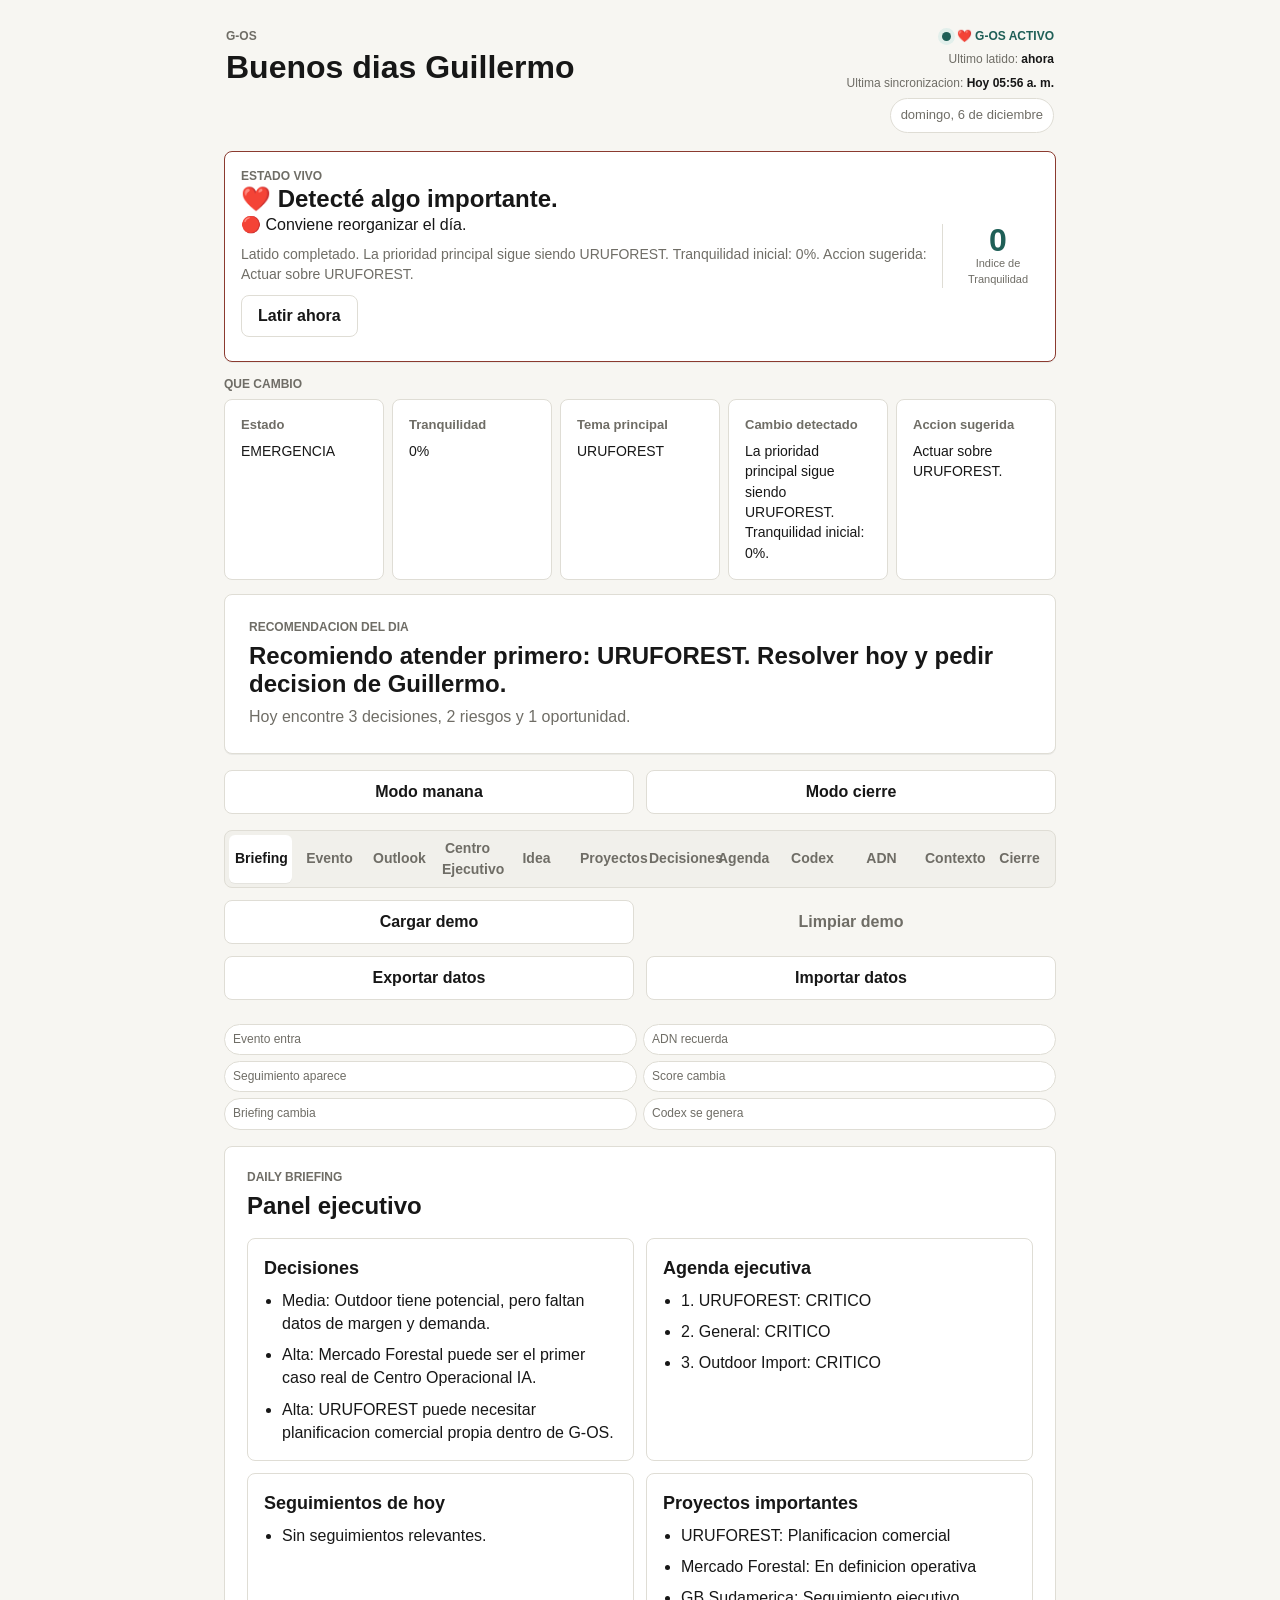
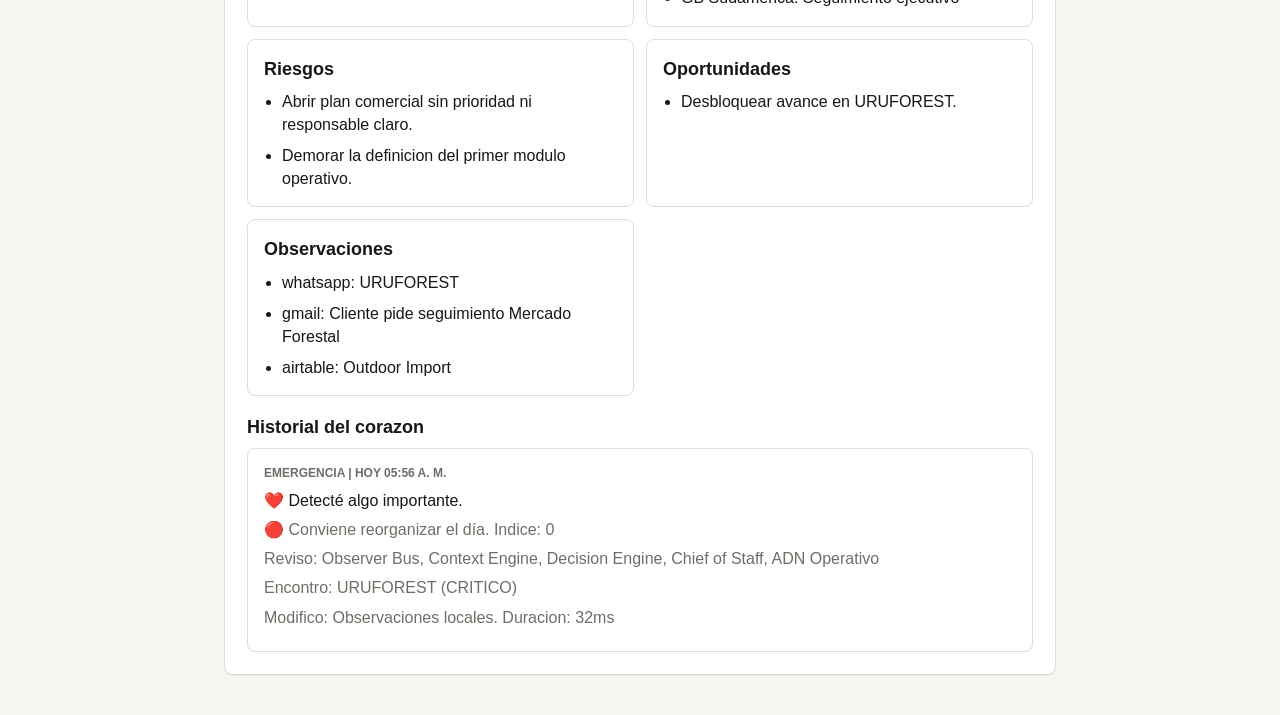
==== app/index.html @ 6ab5cec6 "Misión 027 - Centro Ejecutivo v0.1 - Nueva vista Centro Ejecutivo. - Agrupa decisiones, riesgos, opo" ====
<!doctype html>
<html lang="es">
  <head>
    <meta charset="utf-8">
    <meta name="viewport" content="width=device-width, initial-scale=1">
    <meta name="theme-color" content="#1f5f57">
    <meta name="description" content="G-OS v0.1: sistema operativo ejecutivo de Guillermo Weinstein.">
    <meta name="apple-mobile-web-app-capable" content="yes">
    <meta name="apple-mobile-web-app-title" content="G-OS">
    <meta name="apple-mobile-web-app-status-bar-style" content="default">
    <title>G-OS v0.1</title>
    <link rel="manifest" href="./manifest.json">
    <link rel="icon" href="./favicon.svg" type="image/svg+xml">
    <link rel="apple-touch-icon" href="./icon-192.png">
    <link rel="stylesheet" href="./styles.css">
  </head>
  <body>
    <main class="app-shell">
      <header class="topbar">
        <div>
          <p class="eyebrow">G-OS</p>
          <h1>Buenos dias Guillermo</h1>
        </div>
        <div class="system-status">
          <div class="active-indicator heart-indicator"><span aria-hidden="true"></span><strong id="heartStateLabel">❤️ G-OS ACTIVO</strong></div>
          <div class="sync-label">Ultimo latido: <strong id="heartBeatLabel">sin latidos</strong></div>
          <div class="sync-label">Ultima sincronizacion: <strong id="lastSyncLabel">Hoy</strong></div>
          <div class="date-pill" id="todayLabel">Hoy</div>
        </div>
      </header>

      <section class="heart-panel" aria-label="Latido G-OS">
        <div>
          <p class="section-label">Estado vivo</p>
          <h2 id="heartMessage">❤️ Todo bajo control.</h2>
          <p id="tranquilityLabel">🟢 Todo bajo control.</p>
          <p class="heart-summary" id="heartSummary">Latido listo.</p>
          <button class="secondary-button compact" type="button" id="beatNow">Latir ahora</button>
          <p class="status-note" id="beatStatus"></p>
        </div>
        <div class="tranquility-score">
          <span id="tranquilityScore">100</span>
          <small>Indice de Tranquilidad</small>
        </div>
      </section>

      <section class="heart-change" aria-label="Que cambio">
        <p class="section-label">Que cambio</p>
        <div class="brief-grid" id="heartChangeGrid"></div>
      </section>

      <section class="hero-brief">
        <p class="section-label">Recomendacion del dia</p>
        <h2 id="dailyRecommendation">Elegir un foco ejecutivo antes de abrir nuevos frentes.</h2>
        <p id="dailyQuestion">La unica pregunta importante: que decision desbloquea mas valor hoy?</p>
      </section>

      <section class="mode-switch" aria-label="Modo de uso">
        <button class="secondary-button compact active-mode" type="button" id="morningMode">Modo manana</button>
        <button class="secondary-button compact" type="button" id="closeMode">Modo cierre</button>
      </section>

      <nav class="module-nav" aria-label="Modulos de G-OS">
        <button class="nav-button active" type="button" data-target="briefing">Briefing</button>
        <button class="nav-button" type="button" data-target="liveInput">Evento</button>
        <button class="nav-button" type="button" data-target="outlook">Outlook</button>
        <button class="nav-button" type="button" data-target="executiveCenter">Centro Ejecutivo</button>
        <button class="nav-button" type="button" data-target="idea">Idea</button>
        <button class="nav-button" type="button" data-target="projects">Proyectos</button>
        <button class="nav-button" type="button" data-target="decisions">Decisiones</button>
        <button class="nav-button" type="button" data-target="executiveAgenda">Agenda</button>
        <button class="nav-button" type="button" data-target="codex">Codex</button>
        <button class="nav-button" type="button" data-target="operationalDna">ADN</button>
        <button class="nav-button" type="button" data-target="context">Contexto</button>
        <button class="nav-button" type="button" data-target="closeDay">Cierre</button>
      </nav>

      <section class="data-tools" aria-label="Datos locales">
        <button class="secondary-button compact" type="button" id="loadDemo">Cargar demo</button>
        <button class="ghost-button compact" type="button" id="clearDemo">Limpiar demo</button>
        <button class="secondary-button compact" type="button" id="exportData">Exportar datos</button>
        <button class="secondary-button compact" type="button" id="importData">Importar datos</button>
        <input id="importFile" type="file" accept="application/json,.json" hidden>
        <p class="status-note" id="dataStatus"></p>
        <div class="qa-checklist" id="qaChecklist" aria-label="Checklist QA">
          <span>Evento entra</span>
          <span>ADN recuerda</span>
          <span>Seguimiento aparece</span>
          <span>Score cambia</span>
          <span>Briefing cambia</span>
          <span>Codex se genera</span>
        </div>
      </section>

      <section class="module-panel active" id="briefing" aria-labelledby="briefingTitle">
        <div class="panel-heading">
          <p class="section-label">Daily Briefing</p>
          <h2 id="briefingTitle">Panel ejecutivo</h2>
        </div>
        <div class="brief-grid" id="briefingGrid"></div>
        <div class="heart-history">
          <h3>Historial del corazon</h3>
          <div class="list-stack" id="heartHistoryList"></div>
        </div>
      </section>

      <section class="module-panel" id="liveInput" aria-labelledby="liveInputTitle">
        <div class="panel-heading">
          <p class="section-label">Nuevo Evento</p>
          <h2 id="liveInputTitle">Pegar informacion real</h2>
        </div>
        <label class="input-label" for="liveType">Tipo</label>
        <select id="liveType" class="status-select">
          <option value="correo">Correo</option>
          <option value="nota">Nota</option>
          <option value="conversacion">Conversacion</option>
          <option value="documento">Documento</option>
          <option value="idea">Idea</option>
          <option value="whatsapp">Mensaje de WhatsApp</option>
        </select>
        <label class="input-label" for="liveTitle">Titulo</label>
        <input id="liveTitle" class="text-input" type="text" placeholder="Ej: Correo de Master Florestal">
        <label class="input-label" for="liveText">Texto</label>
        <textarea id="liveText" rows="7" placeholder="Pegar aca el correo, nota, mensaje o conversacion."></textarea>
        <button class="primary-button" type="button" id="processLiveEvent">Procesar evento</button>
        <div class="live-result" id="liveResult"></div>
      </section>

      <section class="module-panel" id="outlook" aria-labelledby="outlookTitle">
        <div class="panel-heading">
          <p class="section-label">Outlook Observer</p>
          <h2 id="outlookTitle">Correo real</h2>
          <p class="status-note" id="outlookStatus">Outlook desconectado.</p>
        </div>
        <label class="input-label" for="outlookClientId">Application / Client ID</label>
        <input id="outlookClientId" class="text-input" type="text" placeholder="Pegar Client ID de Microsoft Entra">
        <label class="input-label" for="outlookTenantId">Tenant ID</label>
        <input id="outlookTenantId" class="text-input" type="text" placeholder="organizations o Tenant ID">
        <label class="input-label" for="outlookRedirectUri">Redirect URI</label>
        <input id="outlookRedirectUri" class="text-input" type="text">
        <div class="button-row two-actions">
          <button class="secondary-button compact" type="button" id="saveOutlookConfig">Guardar config</button>
          <button class="primary-button compact" type="button" id="connectOutlook">Conectar Outlook</button>
          <button class="secondary-button compact" type="button" id="readOutlookEmails">Leer ultimos correos</button>
          <button class="ghost-button compact" type="button" id="disconnectOutlook">Desconectar</button>
        </div>
        <div class="live-result" id="outlookResult"></div>
        <div class="row-card cognitive-mail-card">
          <p class="section-label">Cognitive Mail Engine</p>
          <h3>Conocimiento detectado</h3>
          <p id="cognitiveMailSummary" class="status-note">Sin correos cognitivos procesados todavia.</p>
          <div class="brief-grid" id="cognitiveMailGrid"></div>
        </div>

        <div class="row-card desktop-observer-card">
          <p class="section-label">Outlook Desktop Observer</p>
          <h3>Observer nativo Windows</h3>
          <div class="observer-status-grid">
            <p><strong>Estado:</strong> <span id="desktopObserverStatus">Esperando</span></p>
            <p><strong>Ultima revision:</strong> <span id="desktopObserverLastReview">Sin revisar</span></p>
            <p><strong>Ultimo correo:</strong> <span id="desktopObserverLastEmail">Sin correos detectados</span></p>
            <p><strong>Procesados:</strong> <span id="desktopObserverCount">0</span></p>
          </div>
          <label class="input-label" for="desktopObserverInterval">Intervalo de lectura local</label>
          <input id="desktopObserverInterval" class="text-input" type="number" min="5" max="300" value="30">
          <div class="button-row two-actions">
            <button class="primary-button compact" type="button" id="startDesktopObserver">Iniciar Observer</button>
            <button class="ghost-button compact" type="button" id="stopDesktopObserver">Detener Observer</button>
          </div>
          <p class="status-note" id="desktopObserverNote">Para observar Outlook Desktop, ejecutar tambien desktop_observers/START_OUTLOOK_DESKTOP_OBSERVER.cmd.</p>
          <div class="live-result" id="desktopObserverResult"></div>
        </div>
      </section>

      <section class="module-panel" id="executiveCenter" aria-labelledby="executiveCenterTitle">
        <div class="panel-heading">
          <p class="section-label">Centro Ejecutivo</p>
          <h2 id="executiveCenterTitle">Decidir sin leer correos</h2>
          <p class="status-note" id="executiveCenterSummary">Sin conocimiento ejecutivo procesado todavia.</p>
        </div>
        <div class="executive-snapshot" id="executiveSnapshot"></div>
        <div class="brief-grid executive-kpis" id="executiveKpis"></div>
        <div class="list-stack" id="executiveDecisionCenterList"></div>
      </section>

      <section class="module-panel" id="idea" aria-labelledby="ideaTitle">
        <div class="panel-heading">
          <p class="section-label">Nueva Idea</p>
          <h2 id="ideaTitle">Capturar rapido</h2>
        </div>
        <button class="idea-trigger" type="button" id="focusIdea">Nueva idea</button>
        <label class="input-label" for="ideaInput">Idea rapida</label>
        <textarea id="ideaInput" rows="4" placeholder="Escribi la idea en bruto. Despues se clasifica."></textarea>
        <label class="input-label" for="ideaStatus">Estado</label>
        <select id="ideaStatus" class="status-select">
          <option value="Nueva">Nueva</option>
          <option value="Incubadora">Incubadora</option>
          <option value="Proyecto">Proyecto</option>
        </select>
        <button class="primary-button" type="button" id="saveIdea">Guardar idea</button>
        <h3 class="subheading">Ultimas ideas</h3>
        <div class="saved-list" id="ideasList"></div>
      </section>

      <section class="module-panel" id="projects" aria-labelledby="projectsTitle">
        <div class="panel-heading">
          <p class="section-label">Proyectos</p>
          <h2 id="projectsTitle">Estado ejecutivo</h2>
        </div>
        <div class="list-stack" id="projectsList"></div>
      </section>

      <section class="module-panel" id="decisions" aria-labelledby="decisionsTitle">
        <div class="panel-heading">
          <p class="section-label">Decisiones</p>
          <h2 id="decisionsTitle">Lo que requiere criterio</h2>
        </div>
        <div class="list-stack" id="decisionsList"></div>
      </section>

      <section class="module-panel" id="executiveAgenda" aria-labelledby="executiveAgendaTitle">
        <div class="panel-heading">
          <p class="section-label">Agenda Ejecutiva</p>
          <h2 id="executiveAgendaTitle">Prioridad real</h2>
        </div>
        <div class="list-stack" id="executiveAgendaList"></div>
      </section>

      <section class="module-panel" id="codex" aria-labelledby="codexTitle">
        <div class="panel-heading">
          <p class="section-label">Codex</p>
          <h2 id="codexTitle">Trabajos en curso</h2>
        </div>
        <div class="list-stack" id="codexList"></div>
        <button class="primary-button" type="button" id="newMission">Nueva mision</button>
        <button class="secondary-button" type="button" id="copyMission">Copiar mision Codex</button>
        <p class="status-note" id="missionStatus"></p>
        <pre class="prompt-output" id="missionPrompt" aria-live="polite"></pre>
      </section>

      <section class="module-panel" id="context" aria-labelledby="contextTitle">
        <div class="panel-heading">
          <p class="section-label">Contexto</p>
          <h2 id="contextTitle">Relacionado con...</h2>
        </div>
        <label class="input-label" for="contextSelect">Proyecto o tema</label>
        <select id="contextSelect" class="status-select"></select>
        <div class="context-summary" id="contextSummary"></div>
        <div class="brief-grid" id="contextGrid"></div>
      </section>

      <section class="module-panel" id="operationalDna" aria-labelledby="operationalDnaTitle">
        <div class="panel-heading">
          <p class="section-label">ADN Operativo</p>
          <h2 id="operationalDnaTitle">Memoria ejecutiva</h2>
        </div>
        <label class="input-label" for="dnaSearch">Preguntarle al ADN</label>
        <input id="dnaSearch" class="text-input" type="text" placeholder="Ej: Que sabemos de Ponsse?">
        <button class="secondary-button" type="button" id="runDnaSearch">Consultar ADN</button>
        <div class="live-result" id="dnaSearchResult"></div>
        <div class="list-stack" id="companyTimeline"></div>
        <div class="brief-grid dna-grid" id="dnaGrid"></div>
      </section>

      <section class="module-panel" id="closeDay" aria-labelledby="closeDayTitle">
        <div class="panel-heading">
          <p class="section-label">Cierre del dia</p>
          <h2 id="closeDayTitle">Resumen para manana</h2>
        </div>
        <label class="input-label" for="dailyLearning">Aprendizaje del dia</label>
        <textarea id="dailyLearning" rows="4" placeholder="Que aprendio G-OS hoy?"></textarea>
        <button class="primary-button" type="button" id="saveLearning">Guardar aprendizaje</button>
        <button class="secondary-button" type="button" id="copyCloseDay">Copiar cierre del dia</button>
        <p class="status-note" id="closeStatus"></p>
        <div class="brief-grid" id="closeDayGrid"></div>
      </section>
    </main>

    <script src="./data.js"></script>
    <script src="./event_log.js"></script>
    <script src="./knowledge_registry.js"></script>
    <script src="./experience_engine.js"></script>
    <script src="./operational_dna.js"></script>
    <script src="./observer_bus.js"></script>
    <script src="./connectors/gmail_connector.js"></script>
    <script src="./connectors/calendar_connector.js"></script>
    <script src="./connectors/airtable_connector.js"></script>
    <script src="./connectors/whatsapp_connector.js"></script>
    <script src="./connectors/drive_connector.js"></script>
    <script src="./connectors/microsoft_graph/microsoft_graph_config.js"></script>
    <script src="./connectors/microsoft_graph/microsoft_graph_auth.js"></script>
    <script src="./connectors/microsoft_graph/outlook_real_connector.js"></script>
    <script src="./cognitive_mail_engine.js"></script>
    <script src="./executive_decision_center.js"></script>
    <script src="./live_input.js"></script>
    <script src="./context_engine.js"></script>
    <script src="./decision_engine.js"></script>
    <script src="./chief_of_staff.js"></script>
    <script src="./system_clock.js"></script>
    <script src="./life_engine.js"></script>
    <script src="./life_loop_engine.js"></script>
    <script src="./app.js"></script>
  </body>
</html>
---- app/styles.css ----
:root {
  color-scheme: light;
  --bg: #f7f6f2;
  --surface: #ffffff;
  --surface-soft: #f1f0eb;
  --ink: #171717;
  --muted: #6f6d66;
  --line: #dfddd5;
  --accent: #1f5f57;
  --accent-soft: #e2efeb;
  --warning: #9a5b12;
  --danger: #8b3a2f;
  --radius: 8px;
  --shadow: 0 1px 0 rgba(0, 0, 0, 0.05);
}

* {
  box-sizing: border-box;
}

body {
  margin: 0;
  background: var(--bg);
  color: var(--ink);
  font-family: -apple-system, BlinkMacSystemFont, "Segoe UI", sans-serif;
  line-height: 1.45;
}

button,
textarea,
select {
  font: inherit;
}

button {
  cursor: pointer;
}

.app-shell {
  width: min(100%, 860px);
  min-height: 100vh;
  margin: 0 auto;
  padding: 18px 14px 40px;
}

.topbar {
  display: flex;
  align-items: flex-start;
  justify-content: space-between;
  gap: 16px;
  padding: 10px 2px 18px;
}

.system-status {
  display: grid;
  justify-items: end;
  gap: 6px;
  color: var(--muted);
  font-size: 12px;
}

.active-indicator {
  display: inline-flex;
  align-items: center;
  gap: 6px;
  color: var(--accent);
  font-weight: 800;
}

.active-indicator span {
  width: 9px;
  height: 9px;
  border-radius: 999px;
  background: var(--accent);
  box-shadow: 0 0 0 4px var(--accent-soft);
}

.heart-panel {
  display: grid;
  grid-template-columns: 1fr auto;
  gap: 14px;
  align-items: center;
  margin-bottom: 14px;
  border: 1px solid var(--line);
  border-radius: var(--radius);
  padding: 16px;
  background: var(--surface);
  box-shadow: var(--shadow);
}

.heart-panel h2,
.heart-panel p {
  margin-bottom: 0;
}

.heart-summary {
  margin: 8px 0 10px;
  color: var(--muted);
  font-size: 14px;
}

#beatNow {
  width: fit-content;
  min-height: 42px;
  margin-top: 10px;
}

#beatStatus {
  margin-top: 8px;
}

.heart-change {
  margin: 0 0 14px;
}

.heart-change .brief-grid {
  grid-template-columns: repeat(5, minmax(0, 1fr));
  gap: 8px;
}

.heart-change-card {
  padding: 12px;
}

.heart-change-card h3 {
  margin-bottom: 6px;
  color: var(--muted);
  font-size: 13px;
}

.heart-change-card p {
  margin-bottom: 0;
  font-size: 14px;
}

.tranquility-score {
  display: grid;
  justify-items: center;
  min-width: 86px;
  border-left: 1px solid var(--line);
  padding-left: 14px;
}

.tranquility-score span {
  color: var(--accent);
  font-size: 32px;
  font-weight: 900;
  line-height: 1;
}

.tranquility-score small {
  max-width: 82px;
  color: var(--muted);
  font-size: 11px;
  text-align: center;
}

body[data-heart-state="emergencia"] .heart-panel,
body[data-heart-state="emergencia"] .active-indicator span {
  border-color: var(--danger);
}

body[data-heart-state="accion"] .heart-panel,
body[data-heart-state="accion"] .active-indicator span {
  border-color: var(--warning);
}

.sync-label strong {
  color: var(--ink);
}

.eyebrow,
.section-label {
  margin: 0 0 6px;
  color: var(--muted);
  font-size: 12px;
  font-weight: 700;
  letter-spacing: 0;
  text-transform: uppercase;
}

h1,
h2,
h3,
p {
  margin-top: 0;
}

h1 {
  margin-bottom: 0;
  font-size: 32px;
  line-height: 1.05;
}

h2 {
  margin-bottom: 8px;
  font-size: 24px;
  line-height: 1.15;
}

h3 {
  margin-bottom: 8px;
  font-size: 18px;
}

.date-pill,
.priority,
.state-chip {
  flex: 0 0 auto;
  border: 1px solid var(--line);
  border-radius: 999px;
  padding: 7px 10px;
  background: var(--surface);
  color: var(--muted);
  font-size: 13px;
  white-space: nowrap;
}

.priority-alta {
  border-color: var(--accent);
  color: var(--accent);
}

.priority-media {
  color: var(--warning);
}

.state-chip {
  background: var(--surface-soft);
  font-size: 13px;
}

.score-badge,
.level-chip {
  flex: 0 0 auto;
  border: 1px solid var(--line);
  border-radius: 999px;
  padding: 7px 10px;
  background: var(--surface-soft);
  color: var(--muted);
  font-size: 13px;
  font-weight: 800;
  white-space: nowrap;
}

.score-badge {
  border-color: var(--accent);
  color: var(--accent);
}

.level-critico,
.level-alto {
  border-color: var(--danger);
  color: var(--danger);
}

.level-medio {
  border-color: var(--warning);
  color: var(--warning);
}

.hero-brief,
.module-panel {
  border: 1px solid var(--line);
  border-radius: var(--radius);
  background: var(--surface);
  box-shadow: var(--shadow);
}

.hero-brief {
  padding: 24px;
}

.hero-brief p:last-child {
  margin-bottom: 0;
  color: var(--muted);
}

.module-nav {
  display: grid;
  grid-template-columns: repeat(12, minmax(0, 1fr));
  gap: 6px;
  margin: 16px 0;
  padding: 4px;
  border: 1px solid var(--line);
  border-radius: var(--radius);
  background: var(--surface-soft);
}

.nav-button {
  min-height: 48px;
  border: 0;
  border-radius: 6px;
  background: transparent;
  color: var(--muted);
  font-size: 14px;
  font-weight: 700;
}

.nav-button.active {
  background: var(--surface);
  color: var(--ink);
  box-shadow: var(--shadow);
}

.module-panel {
  display: none;
  padding: 22px;
}

.module-panel.active {
  display: block;
}

.panel-heading {
  margin-bottom: 18px;
}

.brief-grid,
.list-stack,
.data-tools,
.mode-switch {
  display: grid;
  gap: 12px;
}

.mode-switch {
  grid-template-columns: 1fr 1fr;
  margin: 16px 0 8px;
}

.active-mode {
  border-color: var(--accent);
  background: var(--accent-soft);
  color: var(--accent);
}

.data-tools {
  grid-template-columns: repeat(2, minmax(0, 1fr));
  align-items: center;
  margin: -4px 0 16px;
}

.data-tools .status-note,
.qa-checklist {
  grid-column: 1 / -1;
  margin-top: 0;
}

.qa-checklist {
  display: grid;
  grid-template-columns: repeat(2, minmax(0, 1fr));
  gap: 6px;
  color: var(--muted);
  font-size: 12px;
}

.qa-checklist span {
  border: 1px solid var(--line);
  border-radius: 999px;
  padding: 6px 8px;
  background: var(--surface);
}

.brief-grid {
  grid-template-columns: repeat(2, minmax(0, 1fr));
}

.brief-card,
.row-card,
.idea-item {
  border: 1px solid var(--line);
  border-radius: var(--radius);
  background: var(--surface);
  padding: 16px;
}

.brief-card ul {
  margin: 0;
  padding-left: 18px;
}

.brief-card li + li {
  margin-top: 8px;
}

.heart-history {
  margin-top: 18px;
}

.heartbeat-row p {
  margin-bottom: 6px;
}

.followup-item {
  display: grid;
  gap: 8px;
  padding: 12px 0;
  border-top: 1px solid var(--line);
}

.followup-item:first-of-type {
  border-top: 0;
}

.followup-item p {
  margin-bottom: 0;
}

.desktop-observer-card {
  margin-top: 14px;
}

.cognitive-mail-card {
  margin-top: 14px;
}

.executive-snapshot {
  display: grid;
  grid-template-columns: repeat(4, minmax(0, 1fr));
  gap: 10px;
  margin-bottom: 14px;
}

.executive-snapshot .brief-card p {
  margin-bottom: 0;
}

.executive-kpis {
  margin-bottom: 14px;
}

.executive-card {
  display: grid;
  gap: 10px;
}

.executive-card h3,
.executive-card p {
  margin-bottom: 0;
}

.executive-card-actions {
  grid-template-columns: repeat(5, minmax(0, 1fr));
}

.executive-card[data-level="CRITICO"] {
  border-color: var(--danger);
}

.executive-card[data-level="ALTO"] {
  border-color: var(--warning);
}

.observer-status-grid {
  display: grid;
  grid-template-columns: repeat(2, minmax(0, 1fr));
  gap: 8px;
  margin: 10px 0 14px;
}

.observer-status-grid p {
  margin-bottom: 0;
  color: var(--muted);
  font-size: 14px;
}

.observer-status-grid strong {
  color: var(--ink);
}

.row-header {
  display: flex;
  align-items: flex-start;
  justify-content: space-between;
  gap: 12px;
}

.compact-header {
  align-items: center;
  margin-bottom: 12px;
}

.muted,
.status-note {
  color: var(--muted);
}

.status-note {
  margin: 12px 0 0;
  font-size: 14px;
}

.small-text {
  font-size: 13px;
}

.idea-trigger {
  width: 100%;
  min-height: 128px;
  margin-bottom: 18px;
  border: 1px solid var(--accent);
  border-radius: var(--radius);
  background: var(--accent-soft);
  color: var(--accent);
  font-size: 28px;
  font-weight: 800;
}

.input-label {
  display: block;
  margin-bottom: 8px;
  color: var(--muted);
  font-size: 14px;
  font-weight: 700;
}

textarea {
  width: 100%;
  resize: none;
  border: 1px solid var(--line);
  border-radius: var(--radius);
  padding: 14px;
  background: var(--surface);
  color: var(--ink);
  font-size: 17px;
  line-height: 1.45;
}

.text-input {
  width: 100%;
  min-height: 48px;
  border: 1px solid var(--line);
  border-radius: var(--radius);
  padding: 0 14px;
  background: var(--surface);
  color: var(--ink);
  font-size: 17px;
}

.live-result {
  display: grid;
  gap: 12px;
  margin-top: 14px;
}

.dna-editor {
  display: grid;
  gap: 8px;
  margin: 10px 0 18px;
  padding-top: 10px;
  border-top: 1px solid var(--line);
}

.dna-editor-card .status-select {
  margin-bottom: 0;
}

.dna-company-button {
  width: 100%;
  margin: 8px 0 0;
  justify-content: flex-start;
}

#companyTimeline {
  margin: 14px 0;
}

.status-select {
  width: 100%;
  min-height: 48px;
  margin-bottom: 12px;
  border: 1px solid var(--line);
  border-radius: var(--radius);
  padding: 0 12px;
  background: var(--surface);
  color: var(--ink);
}

textarea:focus,
button:focus-visible,
select:focus {
  outline: 2px solid var(--accent);
  outline-offset: 2px;
}

.primary-button,
.secondary-button,
.ghost-button {
  min-height: 50px;
  border-radius: var(--radius);
  padding: 0 16px;
  font-weight: 800;
}

.primary-button {
  border: 1px solid var(--accent);
  background: var(--accent);
  color: #ffffff;
}

.secondary-button {
  border: 1px solid var(--line);
  background: var(--surface);
  color: var(--ink);
}

.ghost-button {
  border: 1px solid transparent;
  background: transparent;
  color: var(--muted);
}

.compact {
  min-height: 44px;
}

.button-row {
  display: grid;
  grid-template-columns: repeat(3, minmax(0, 1fr));
  gap: 10px;
  margin-top: 14px;
}

.dna-actions {
  grid-template-columns: 1fr;
}

.followup-actions {
  grid-template-columns: 1fr 1fr;
}

.two-actions {
  grid-template-columns: 1fr 1fr;
}

#saveIdea {
  width: 100%;
  margin: 12px 0 18px;
}

.saved-list {
  display: grid;
  gap: 10px;
}

.subheading {
  margin-top: 4px;
}

.idea-item p {
  margin-bottom: 8px;
}

.idea-item span {
  color: var(--muted);
  font-size: 13px;
}

#newMission {
  width: 100%;
  margin-top: 14px;
}

#copyMission {
  width: 100%;
  margin-top: 10px;
}

#saveLearning,
#copyCloseDay {
  width: 100%;
  margin-top: 10px;
}

#runDnaSearch {
  width: 100%;
  margin-top: 10px;
}

.prompt-output {
  display: block;
  max-height: 360px;
  overflow: auto;
  margin: 14px 0 0;
  border: 1px solid var(--line);
  border-radius: var(--radius);
  padding: 14px;
  background: #fbfaf7;
  color: var(--ink);
  font-family: ui-monospace, SFMono-Regular, Consolas, monospace;
  font-size: 13px;
  line-height: 1.45;
  white-space: pre-wrap;
}

body[data-mode="morning"] .nav-button[data-target="closeDay"],
body[data-mode="morning"] .nav-button[data-target="context"],
body[data-mode="morning"] .nav-button[data-target="operationalDna"],
body[data-mode="morning"] .nav-button[data-target="liveInput"] {
  display: none;
}

body[data-mode="close"] .hero-brief,
body[data-mode="close"] .data-tools,
body[data-mode="close"] .nav-button[data-target="liveInput"],
body[data-mode="close"] .nav-button[data-target="outlook"],
body[data-mode="close"] .nav-button[data-target="briefing"],
body[data-mode="close"] .nav-button[data-target="projects"],
body[data-mode="close"] .nav-button[data-target="executiveAgenda"],
body[data-mode="close"] .nav-button[data-target="operationalDna"],
body[data-mode="close"] .nav-button[data-target="context"] {
  display: none;
}

@media (max-width: 720px) {
  .app-shell {
    padding: 14px 10px 28px;
  }

  .topbar {
    align-items: flex-start;
  }

  h1 {
    font-size: 30px;
  }

  .hero-brief,
  .heart-panel,
  .module-panel {
    padding: 18px 16px;
  }

  .heart-panel {
    grid-template-columns: 1fr;
  }

  .tranquility-score {
    justify-items: start;
    border-left: 0;
    border-top: 1px solid var(--line);
    padding: 12px 0 0;
  }

  .module-nav {
    grid-template-columns: repeat(12, max-content);
    overflow-x: auto;
  }

  .nav-button {
    min-width: 92px;
    padding: 0 10px;
  }

  .brief-grid {
    grid-template-columns: 1fr;
  }

  .heart-change .brief-grid {
    grid-template-columns: 1fr;
  }

  .executive-snapshot {
    grid-template-columns: 1fr;
  }

  .executive-card-actions {
    grid-template-columns: 1fr;
  }
}

@media (max-width: 420px) {
  .date-pill {
    display: none;
  }

  .topbar {
    display: grid;
  }

  .system-status {
    justify-items: start;
  }

  .hero-brief h2 {
    font-size: 20px;
  }

  .row-header {
    display: grid;
  }

  .priority {
    width: fit-content;
  }

  .button-row {
    grid-template-columns: 1fr;
  }

  .two-actions,
  .data-tools,
  .observer-status-grid {
    grid-template-columns: 1fr;
  }
}
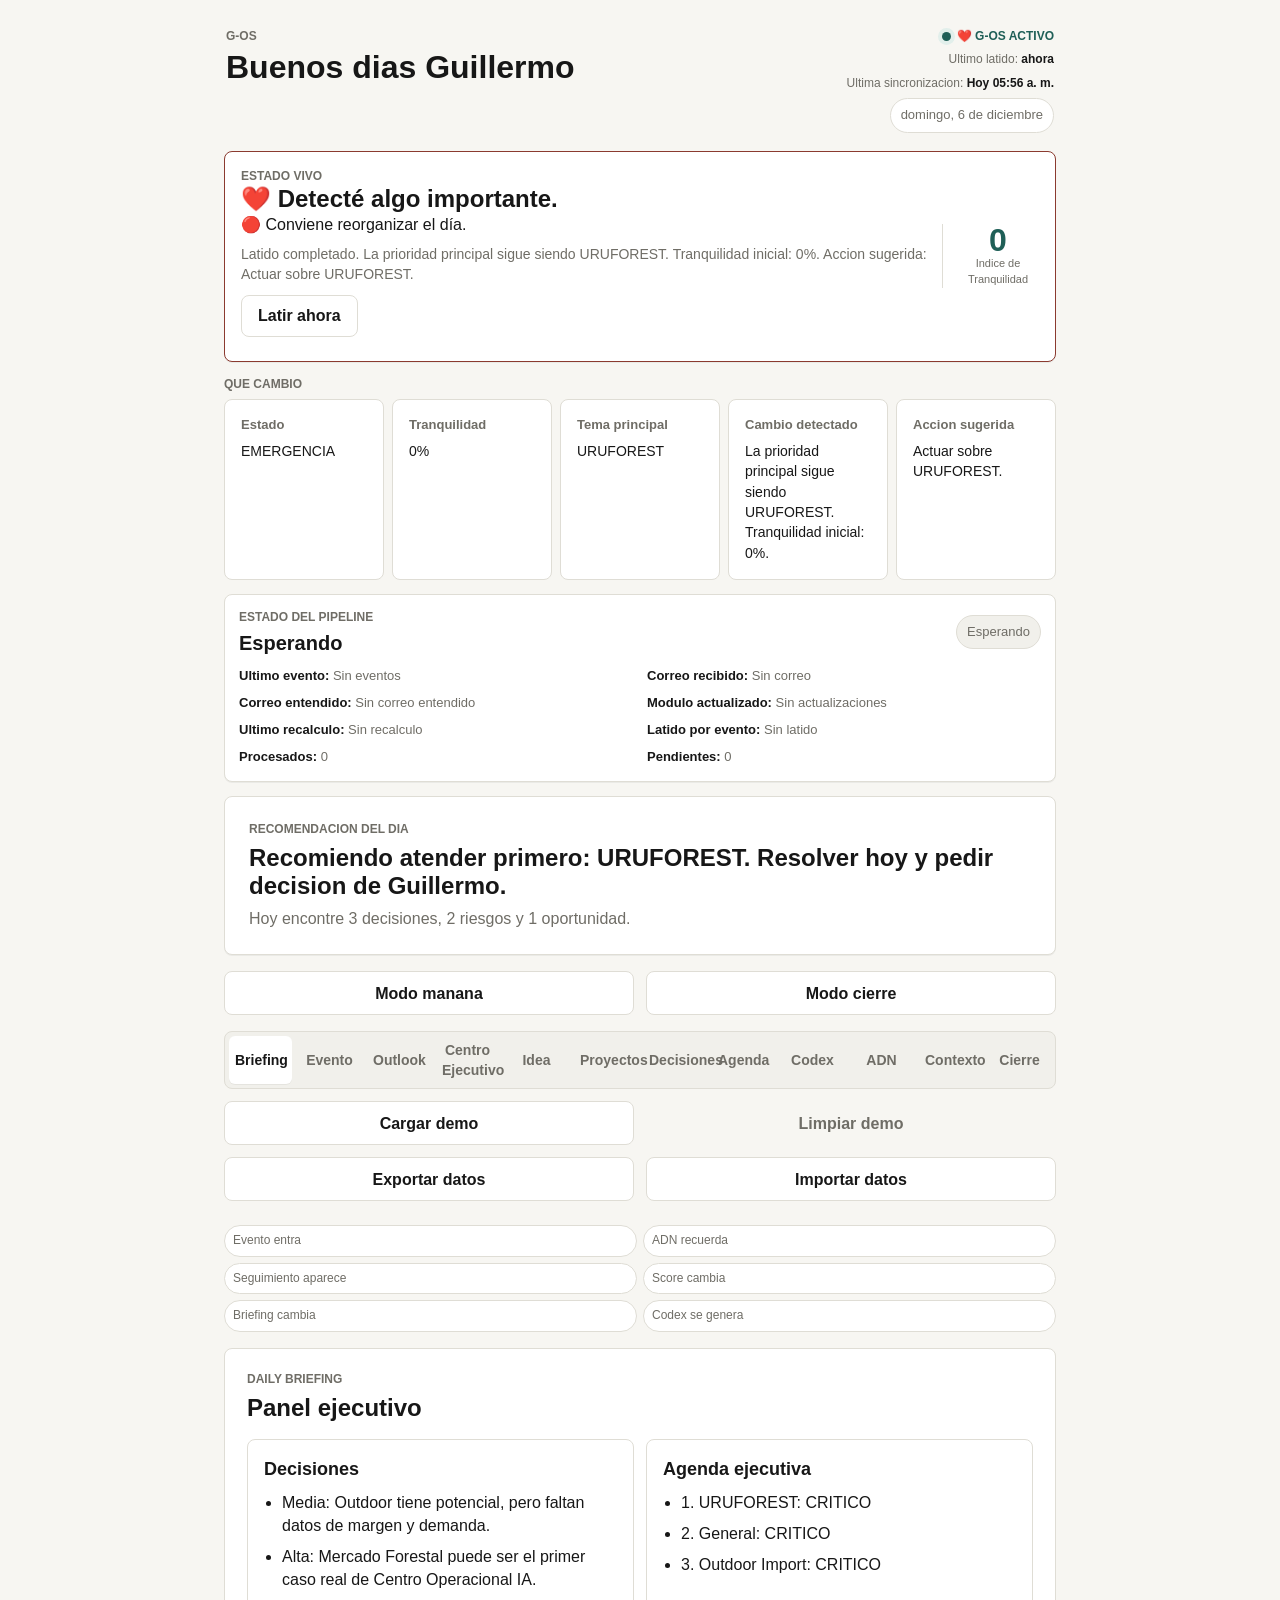
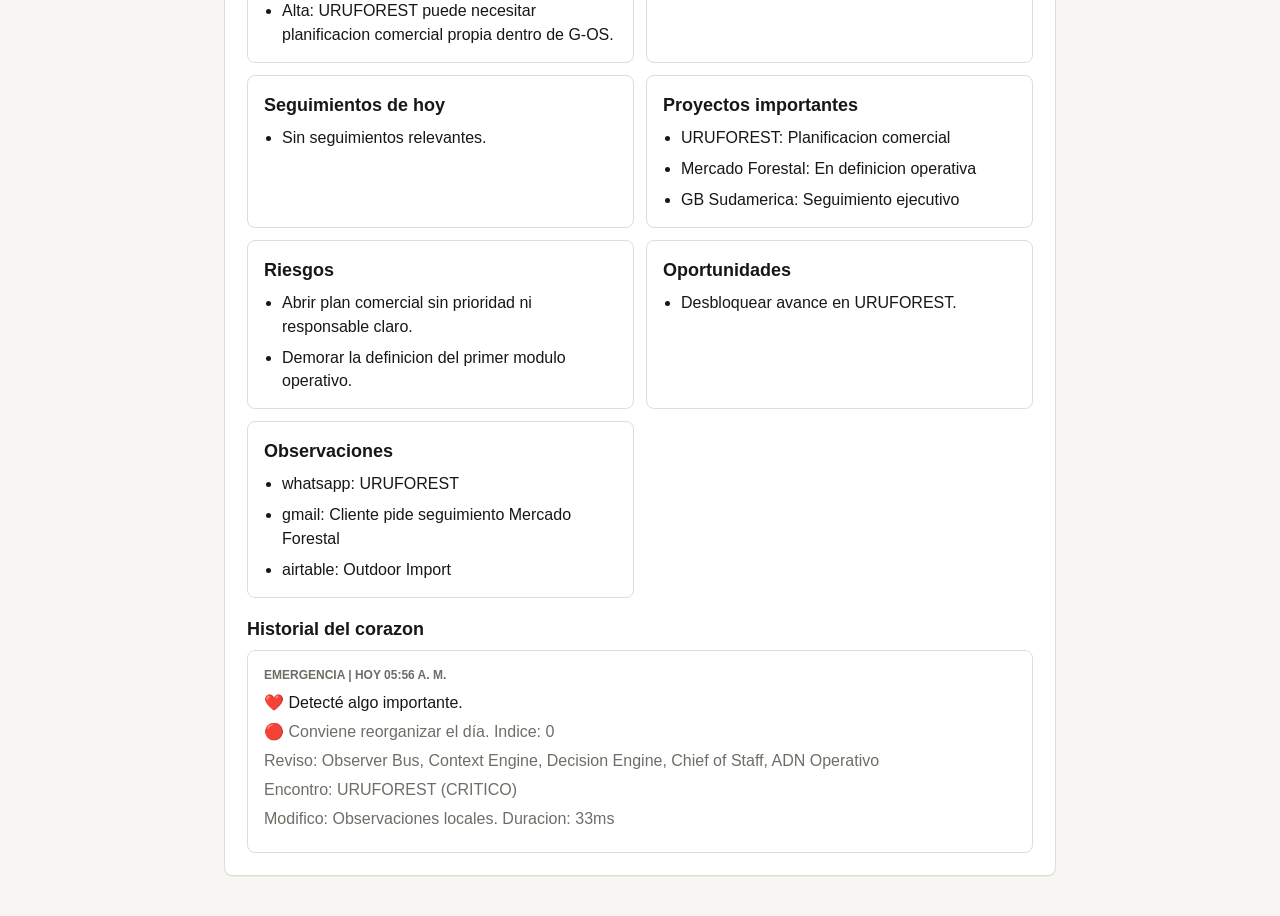
==== commit 965676f1: "Misión 029 - Pipeline Cognitivo en Tiempo Real - Event Bus interno para eventos cognitivos. - Proces" ====
--- a/app/index.html
+++ b/app/index.html
@@ -49,6 +49,26 @@
         <div class="brief-grid" id="heartChangeGrid"></div>
       </section>
 
+      <section class="pipeline-panel" aria-label="Estado del Pipeline">
+        <div class="row-header compact-header">
+          <div>
+            <p class="section-label">Estado del Pipeline</p>
+            <h2 id="pipelineStatus">Esperando</h2>
+          </div>
+          <span class="state-chip" id="pipelineState">Esperando</span>
+        </div>
+        <div class="pipeline-grid">
+          <p><strong>Ultimo evento:</strong> <span id="pipelineLastEvent">Sin eventos</span></p>
+          <p><strong>Correo recibido:</strong> <span id="pipelineLastMail">Sin correo</span></p>
+          <p><strong>Correo entendido:</strong> <span id="pipelineLastUnderstood">Sin correo entendido</span></p>
+          <p><strong>Modulo actualizado:</strong> <span id="pipelineLastModule">Sin actualizaciones</span></p>
+          <p><strong>Ultimo recalculo:</strong> <span id="pipelineLastRecalc">Sin recalculo</span></p>
+          <p><strong>Latido por evento:</strong> <span id="pipelineLastHeart">Sin latido</span></p>
+          <p><strong>Procesados:</strong> <span id="pipelineProcessedCount">0</span></p>
+          <p><strong>Pendientes:</strong> <span id="pipelinePendingCount">0</span></p>
+        </div>
+      </section>
+
       <section class="hero-brief">
         <p class="section-label">Recomendacion del dia</p>
         <h2 id="dailyRecommendation">Elegir un foco ejecutivo antes de abrir nuevos frentes.</h2>
@@ -278,6 +298,7 @@
 
     <script src="./data.js"></script>
     <script src="./event_log.js"></script>
+    <script src="./event_bus.js"></script>
     <script src="./knowledge_registry.js"></script>
     <script src="./experience_engine.js"></script>
     <script src="./operational_dna.js"></script>
--- a/app/styles.css
+++ b/app/styles.css
@@ -133,6 +133,44 @@
   font-size: 14px;
 }
 
+.pipeline-panel {
+  margin: 0 0 14px;
+  border: 1px solid var(--line);
+  border-radius: var(--radius);
+  padding: 14px;
+  background: var(--surface);
+  box-shadow: var(--shadow);
+}
+
+.pipeline-panel h2 {
+  margin-bottom: 0;
+  font-size: 20px;
+}
+
+.pipeline-grid {
+  display: grid;
+  grid-template-columns: repeat(2, minmax(0, 1fr));
+  gap: 8px 14px;
+}
+
+.pipeline-grid p {
+  margin-bottom: 0;
+  color: var(--muted);
+  font-size: 13px;
+}
+
+.pipeline-grid strong {
+  color: var(--ink);
+}
+
+body[data-pipeline-state="activo"] .pipeline-panel {
+  border-color: var(--accent);
+}
+
+body[data-pipeline-state="error"] .pipeline-panel {
+  border-color: var(--danger);
+}
+
 .tranquility-score {
   display: grid;
   justify-items: center;
@@ -417,7 +455,7 @@
 
 .executive-snapshot {
   display: grid;
-  grid-template-columns: repeat(4, minmax(0, 1fr));
+  grid-template-columns: repeat(auto-fit, minmax(150px, 1fr));
   gap: 10px;
   margin-bottom: 14px;
 }
@@ -761,6 +799,10 @@
     grid-template-columns: 1fr;
   }
 
+  .pipeline-grid {
+    grid-template-columns: 1fr;
+  }
+
   .executive-snapshot {
     grid-template-columns: 1fr;
   }
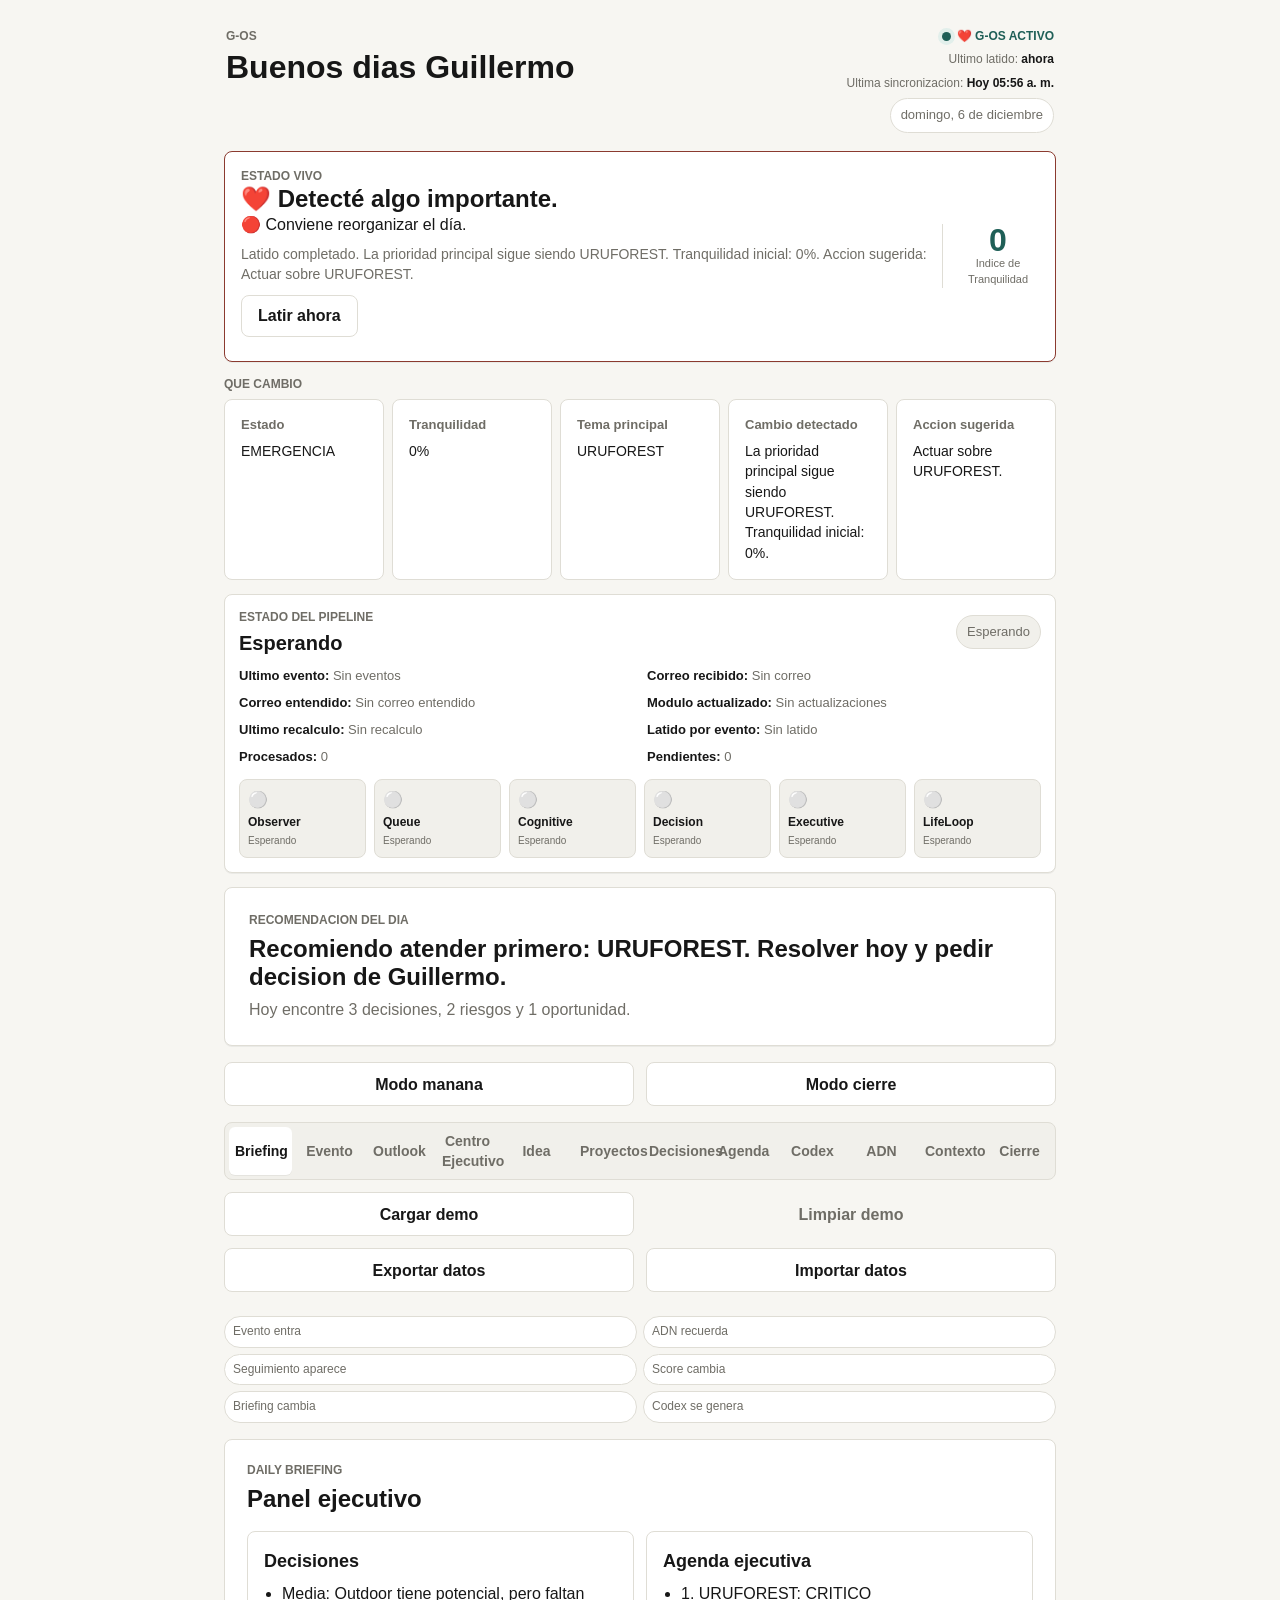
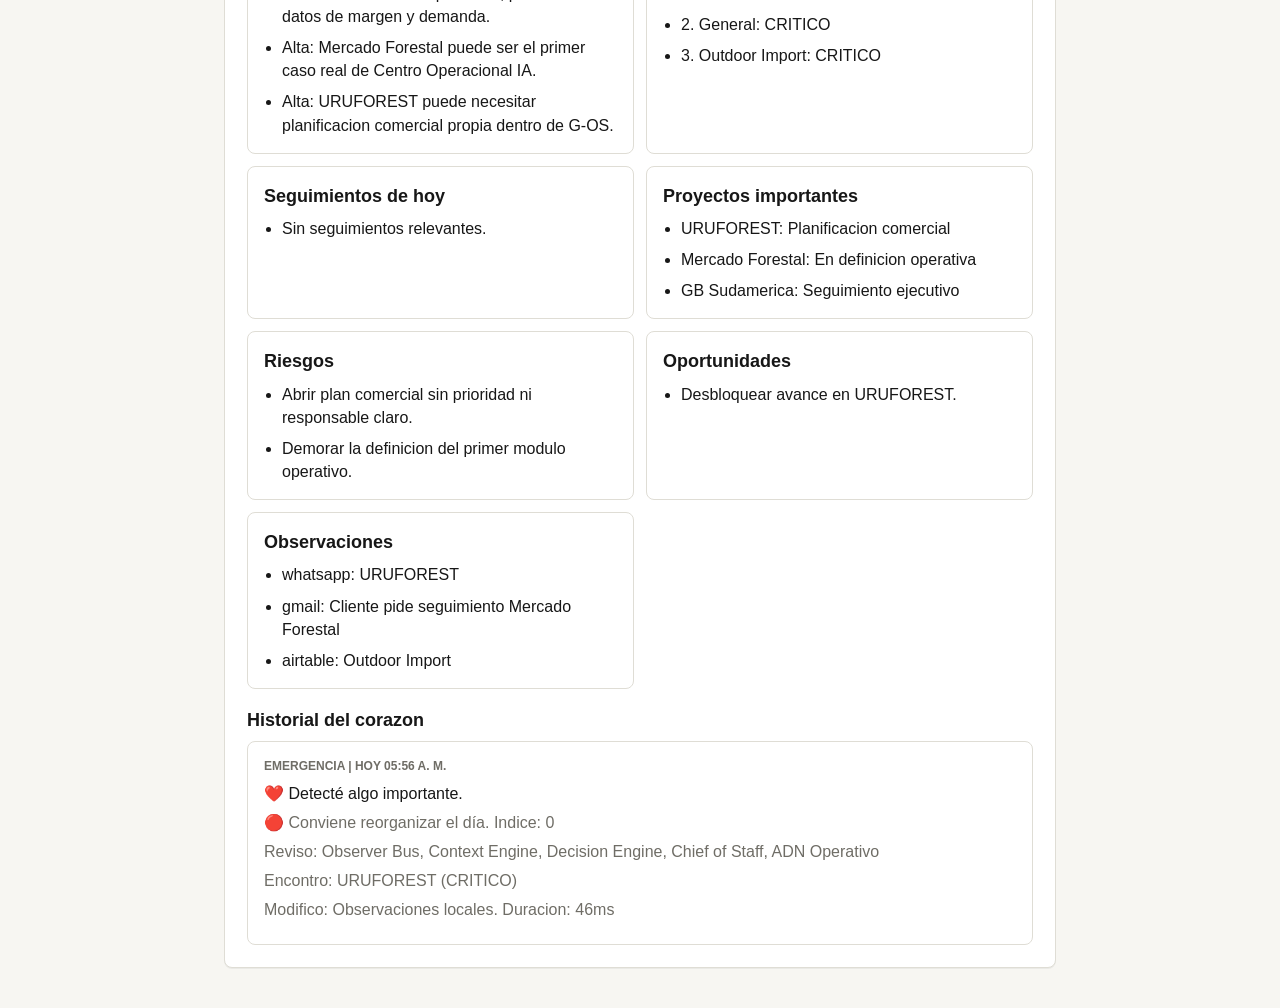
==== commit 013a806b: "Misión 029.1 - Auditoría del Pipeline Cognitivo - Reemplaza QUEUE_ERROR genérico por diagnóstico por" ====
--- a/app/index.html
+++ b/app/index.html
@@ -67,6 +67,15 @@
           <p><strong>Procesados:</strong> <span id="pipelineProcessedCount">0</span></p>
           <p><strong>Pendientes:</strong> <span id="pipelinePendingCount">0</span></p>
         </div>
+        <div class="pipeline-debug" id="pipelineDebug">
+          <div class="pipeline-stage" data-stage="Observer"><span>⚪</span><strong>Observer</strong><small>Esperando</small></div>
+          <div class="pipeline-stage" data-stage="Queue"><span>⚪</span><strong>Queue</strong><small>Esperando</small></div>
+          <div class="pipeline-stage" data-stage="Cognitive"><span>⚪</span><strong>Cognitive</strong><small>Esperando</small></div>
+          <div class="pipeline-stage" data-stage="Decision"><span>⚪</span><strong>Decision</strong><small>Esperando</small></div>
+          <div class="pipeline-stage" data-stage="Executive"><span>⚪</span><strong>Executive</strong><small>Esperando</small></div>
+          <div class="pipeline-stage" data-stage="LifeLoop"><span>⚪</span><strong>LifeLoop</strong><small>Esperando</small></div>
+        </div>
+        <pre class="pipeline-error" id="pipelineError" hidden></pre>
       </section>
 
       <section class="hero-brief">
--- a/app/styles.css
+++ b/app/styles.css
@@ -163,6 +163,57 @@
   color: var(--ink);
 }
 
+.pipeline-debug {
+  display: grid;
+  grid-template-columns: repeat(6, minmax(0, 1fr));
+  gap: 8px;
+  margin-top: 12px;
+}
+
+.pipeline-stage {
+  display: grid;
+  gap: 3px;
+  border: 1px solid var(--line);
+  border-radius: var(--radius);
+  padding: 8px;
+  background: var(--surface-soft);
+  font-size: 12px;
+}
+
+.pipeline-stage span {
+  font-size: 16px;
+}
+
+.pipeline-stage small {
+  overflow: hidden;
+  color: var(--muted);
+  text-overflow: ellipsis;
+  white-space: nowrap;
+}
+
+.pipeline-stage[data-status="ok"] {
+  border-color: var(--accent);
+  background: var(--accent-soft);
+}
+
+.pipeline-stage[data-status="error"] {
+  border-color: var(--danger);
+  background: #fff7f5;
+}
+
+.pipeline-error {
+  max-height: 180px;
+  overflow: auto;
+  margin: 12px 0 0;
+  border: 1px solid var(--danger);
+  border-radius: var(--radius);
+  padding: 10px;
+  background: #fff7f5;
+  color: var(--danger);
+  font-size: 12px;
+  white-space: pre-wrap;
+}
+
 body[data-pipeline-state="activo"] .pipeline-panel {
   border-color: var(--accent);
 }
@@ -803,6 +854,10 @@
     grid-template-columns: 1fr;
   }
 
+  .pipeline-debug {
+    grid-template-columns: repeat(2, minmax(0, 1fr));
+  }
+
   .executive-snapshot {
     grid-template-columns: 1fr;
   }
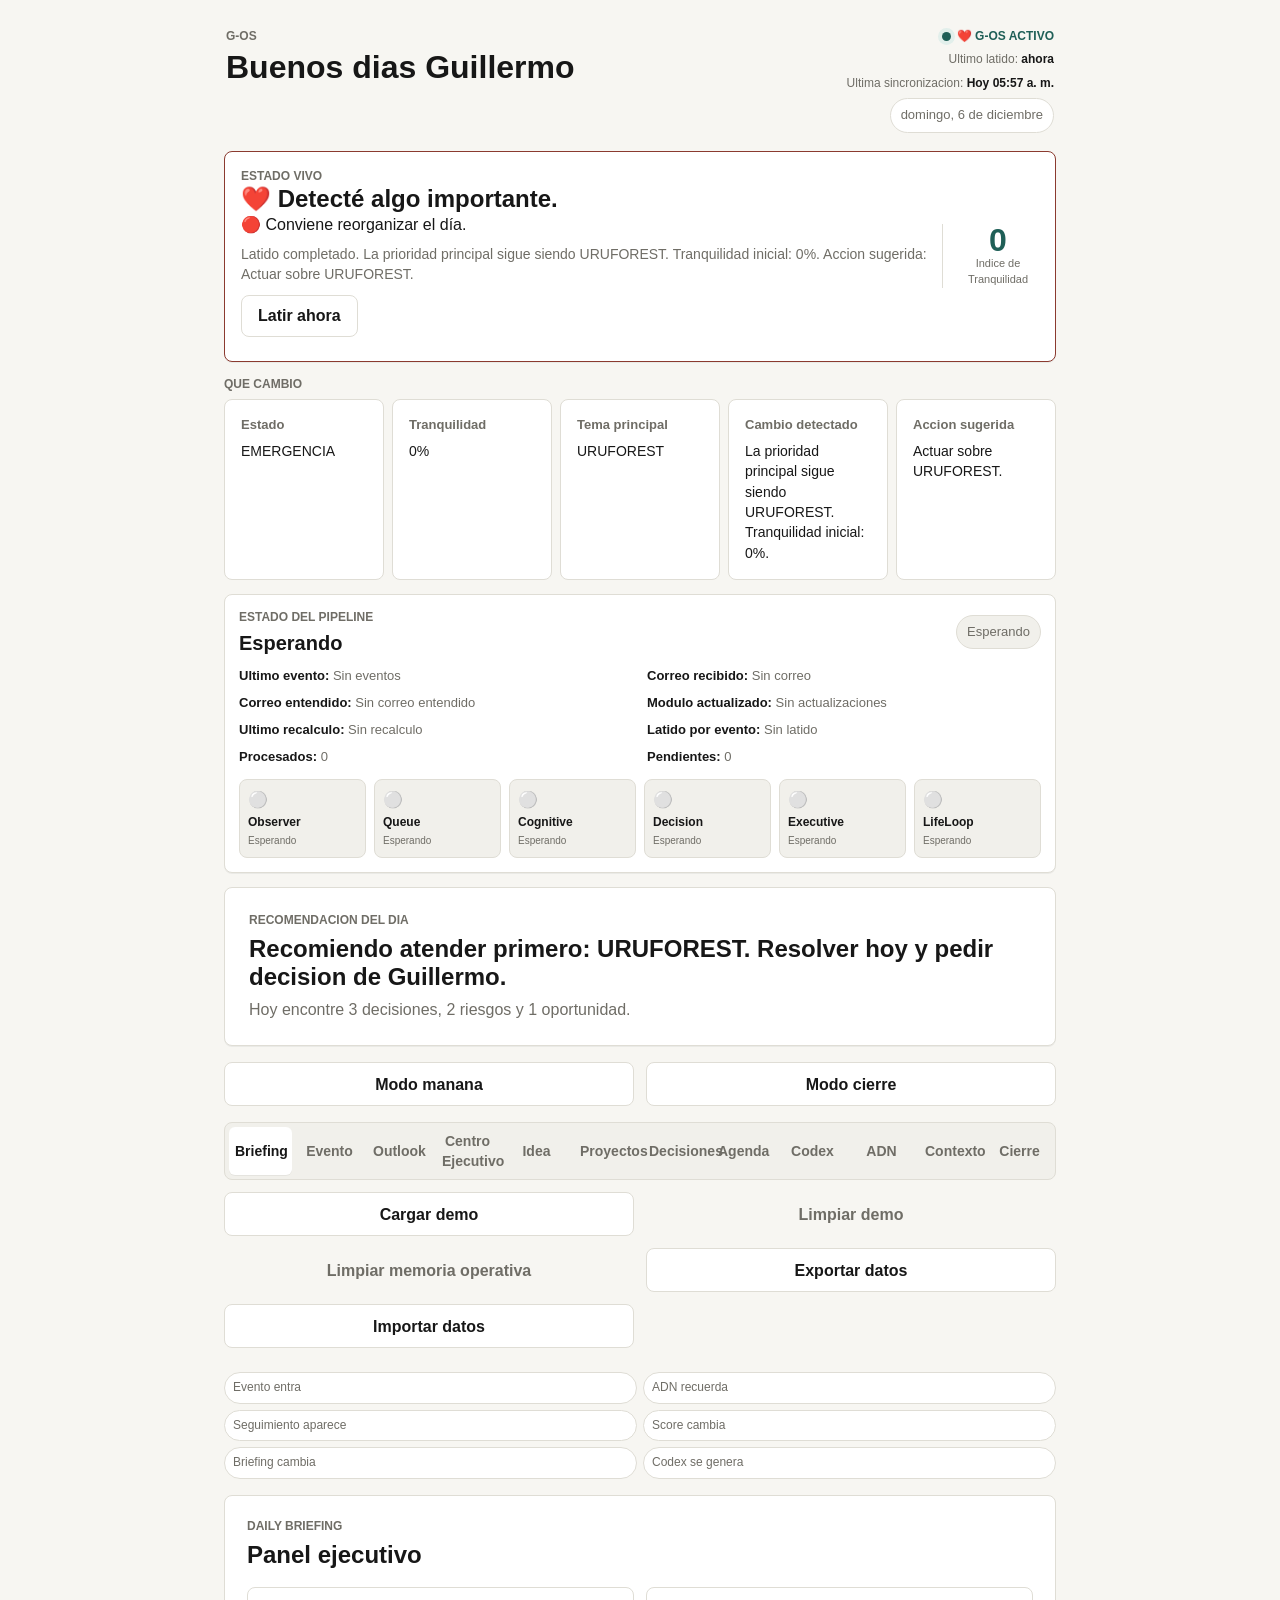
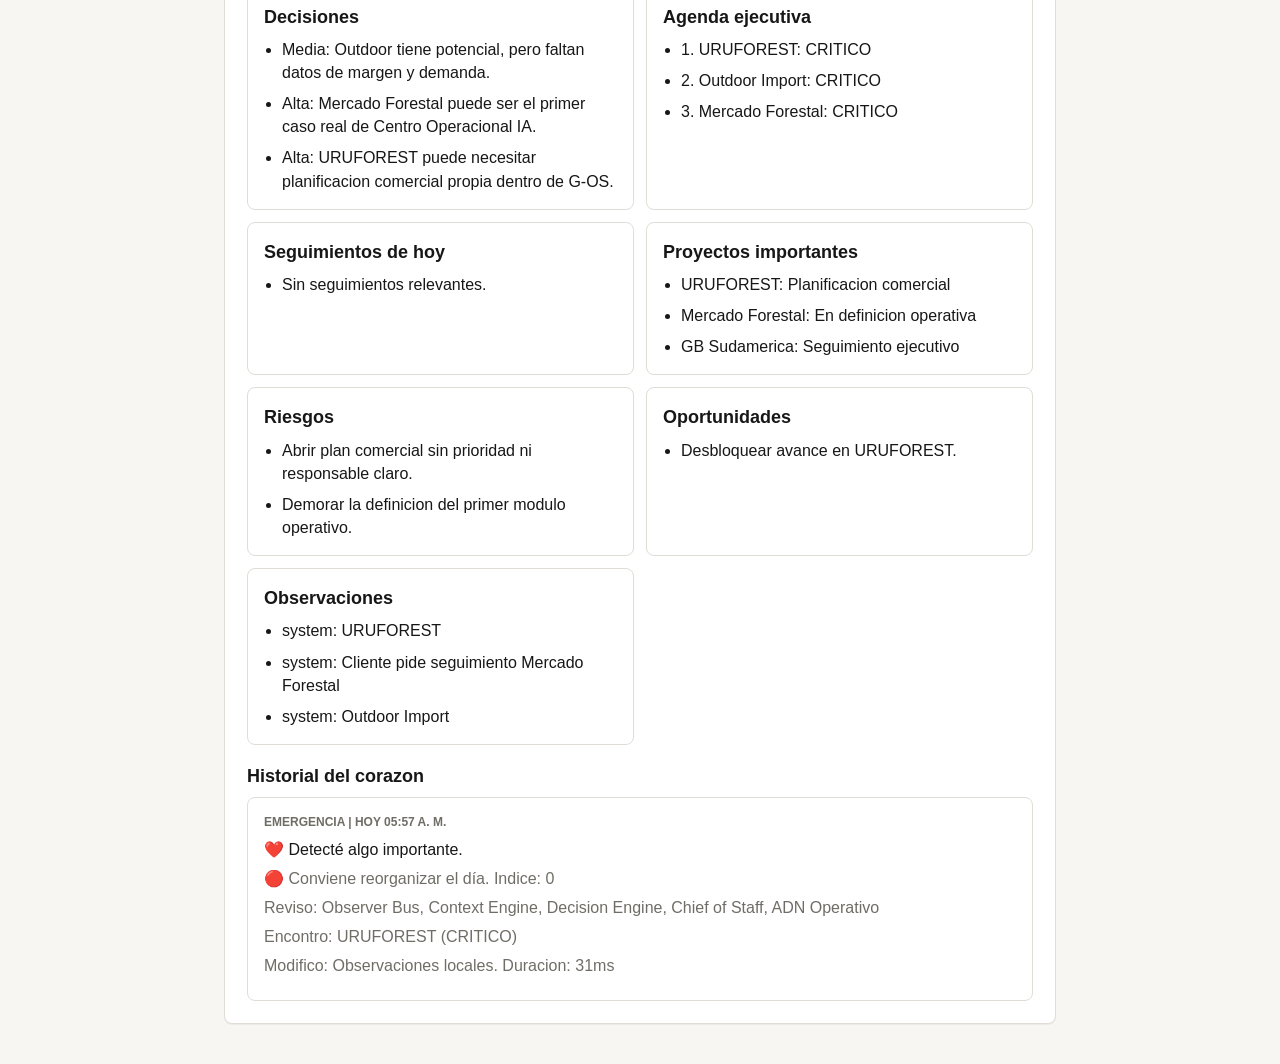
==== commit c024baba: "FIX 029.2 - Local Bridge y limpieza operativa - Agrega limpieza de memoria operativa contaminada. - " ====
--- a/app/index.html
+++ b/app/index.html
@@ -107,6 +107,7 @@
       <section class="data-tools" aria-label="Datos locales">
         <button class="secondary-button compact" type="button" id="loadDemo">Cargar demo</button>
         <button class="ghost-button compact" type="button" id="clearDemo">Limpiar demo</button>
+        <button class="ghost-button compact" type="button" id="clearOperationalMemory">Limpiar memoria operativa</button>
         <button class="secondary-button compact" type="button" id="exportData">Exportar datos</button>
         <button class="secondary-button compact" type="button" id="importData">Importar datos</button>
         <input id="importFile" type="file" accept="application/json,.json" hidden>
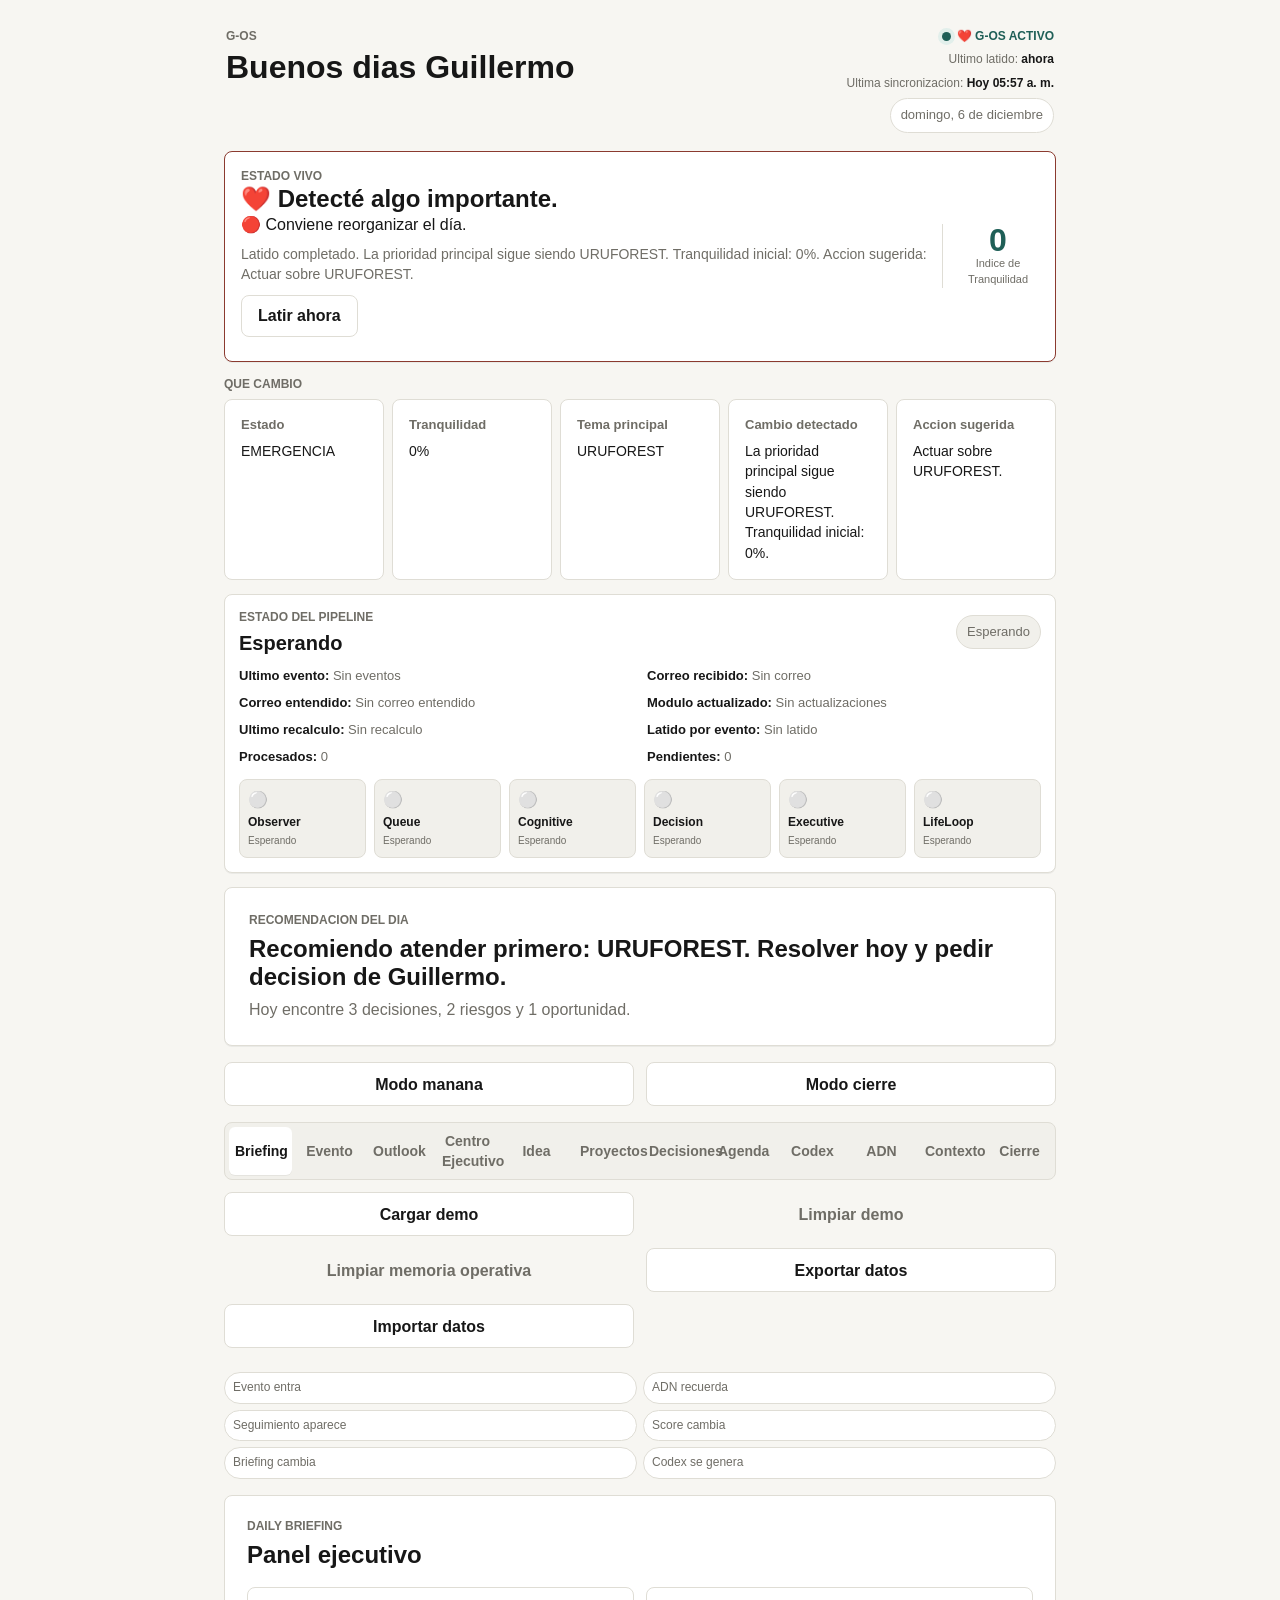
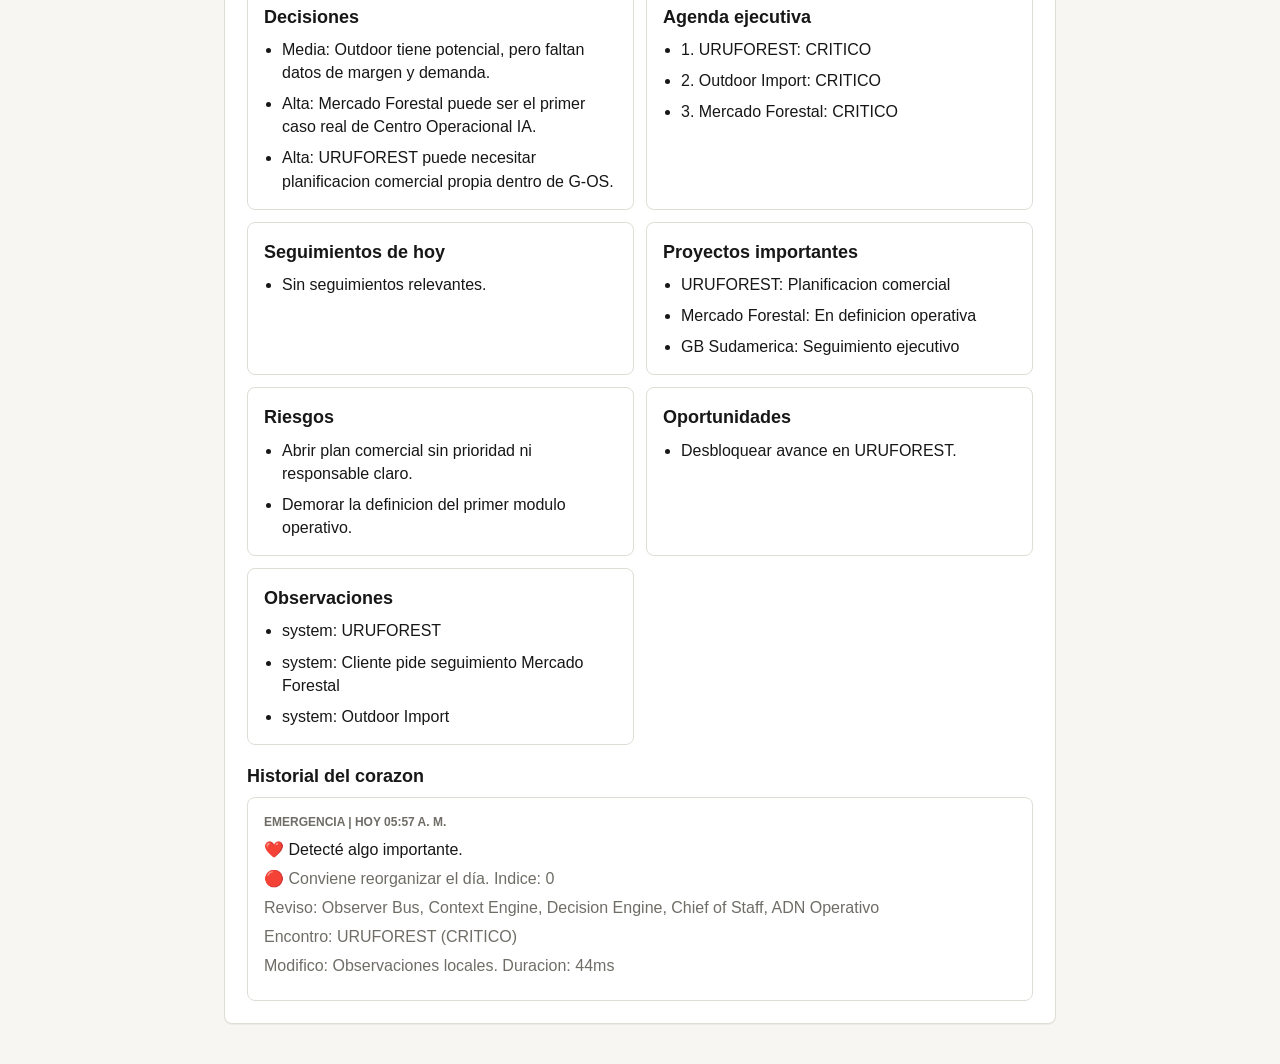
==== commit e888e1dd: "Misión 030 - Outlook Identity Engine - Detecta y calibra la Inbox principal de Outlook. - Calcula Ac" ====
--- a/app/index.html
+++ b/app/index.html
@@ -199,6 +199,22 @@
           </div>
           <p class="status-note" id="desktopObserverNote">Para observar Outlook Desktop, ejecutar tambien desktop_observers/START_OUTLOOK_DESKTOP_OBSERVER.cmd.</p>
           <div class="live-result" id="desktopObserverResult"></div>
+        </div>
+
+        <div class="row-card outlook-identity-card">
+          <p class="section-label">Outlook Identity Engine</p>
+          <h3>Inbox principal</h3>
+          <div class="observer-status-grid identity-status-grid">
+            <p><strong>Cuenta:</strong> <span id="outlookIdentityAccount">Sin calibrar</span></p>
+            <p><strong>Inbox:</strong> <span id="outlookIdentityInbox">Sin seleccionar</span></p>
+            <p><strong>Score:</strong> <span id="outlookIdentityScore">0</span></p>
+            <p><strong>Confianza:</strong> <span id="outlookIdentityConfidence">Sin datos</span></p>
+            <p><strong>Motivo:</strong> <span id="outlookIdentityReason">Sin calibracion.</span></p>
+            <p><strong>Ultima recalibracion:</strong> <span id="outlookIdentityCalibration">Sin calibrar</span></p>
+            <p><strong>Estado:</strong> <span id="outlookIdentityState">Aprendiendo</span></p>
+          </div>
+          <button class="secondary-button compact" type="button" id="recalibrateOutlookIdentity">Recalibrar Inbox Principal</button>
+          <p class="status-note" id="outlookIdentityNote">Ejecutar desktop_observers/START_OUTLOOK_IDENTITY_ENGINE.cmd para recalibrar desde Windows.</p>
         </div>
       </section>
 
--- a/app/styles.css
+++ b/app/styles.css
@@ -218,6 +218,14 @@
   border-color: var(--accent);
 }
 
+body[data-identity-state="estable"] .outlook-identity-card {
+  border-color: var(--accent);
+}
+
+body[data-identity-state="inconsistente"] .outlook-identity-card {
+  border-color: var(--danger);
+}
+
 body[data-pipeline-state="error"] .pipeline-panel {
   border-color: var(--danger);
 }
@@ -496,7 +504,8 @@
   margin-bottom: 0;
 }
 
-.desktop-observer-card {
+.desktop-observer-card,
+.outlook-identity-card {
   margin-top: 14px;
 }
 
@@ -556,6 +565,15 @@
 
 .observer-status-grid strong {
   color: var(--ink);
+}
+
+.identity-status-grid p:nth-child(2),
+.identity-status-grid p:nth-child(5) {
+  grid-column: 1 / -1;
+}
+
+.identity-status-grid span {
+  word-break: break-word;
 }
 
 .row-header {
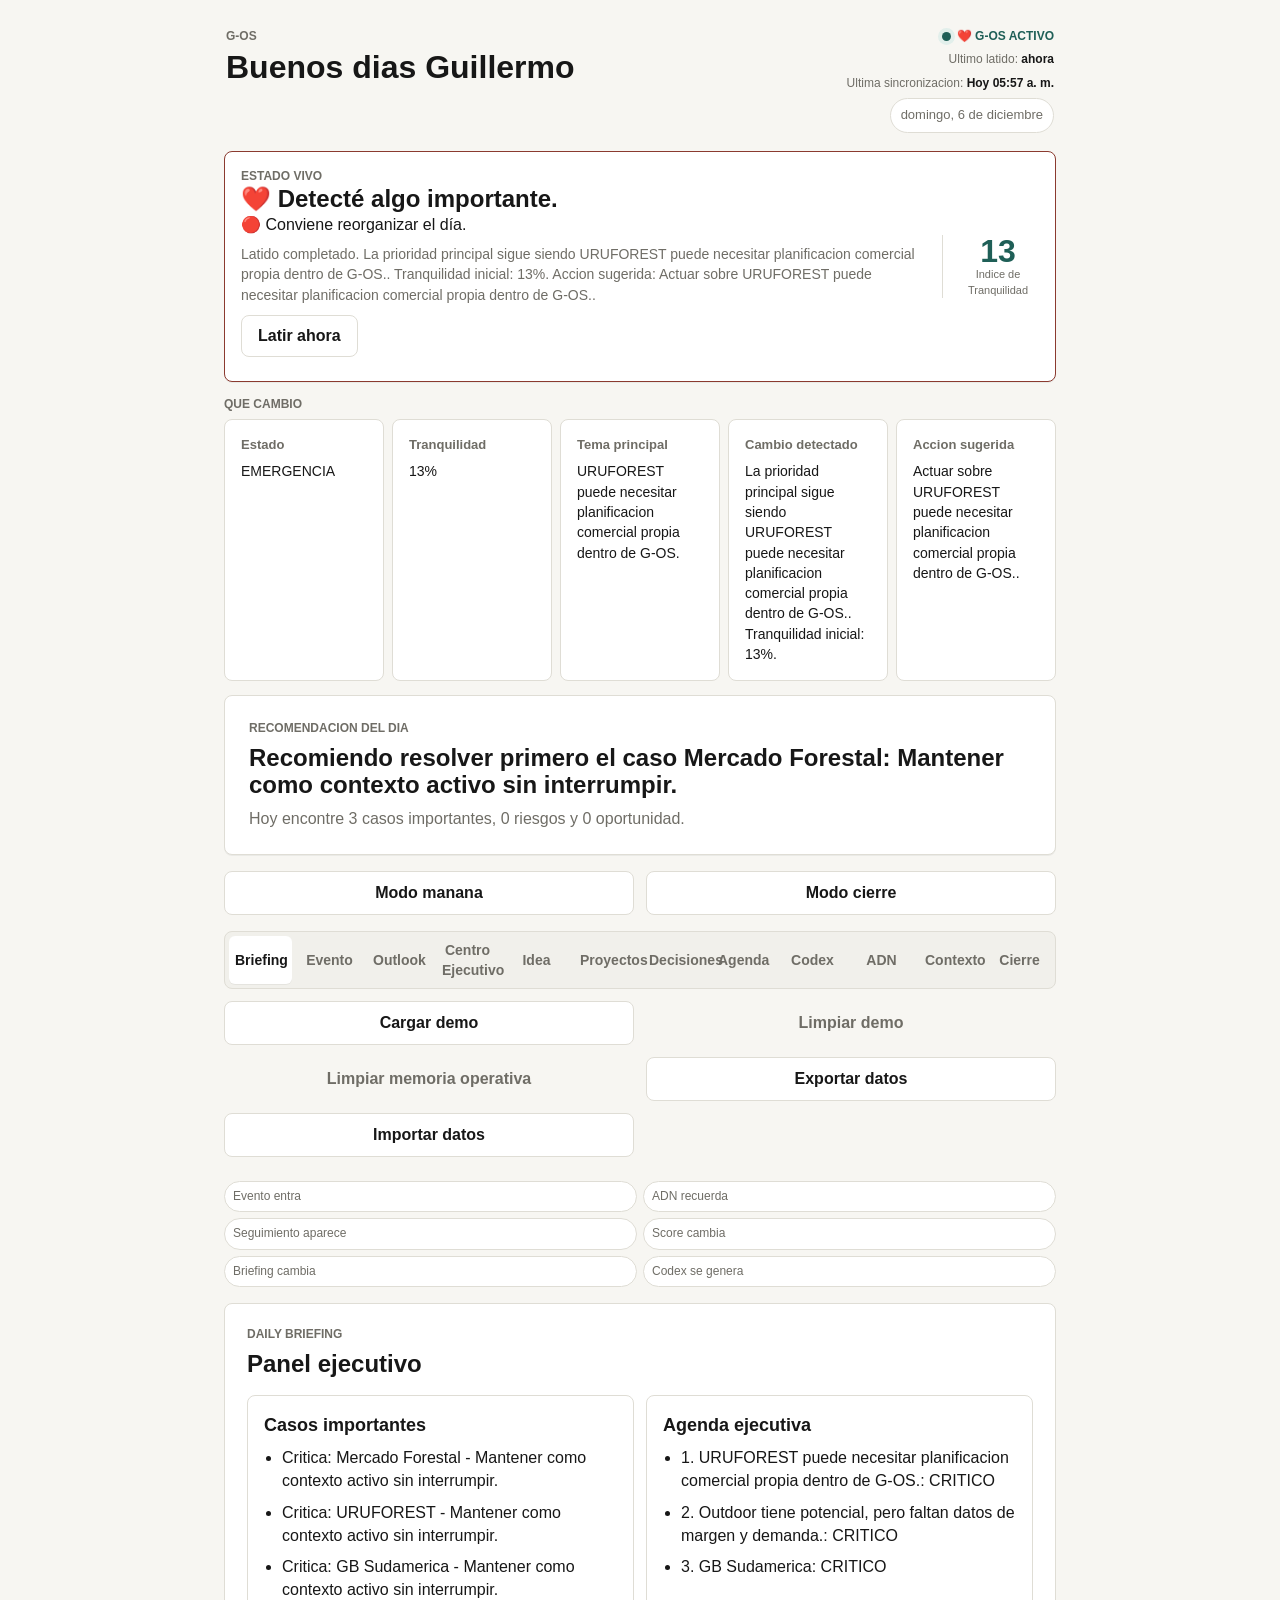
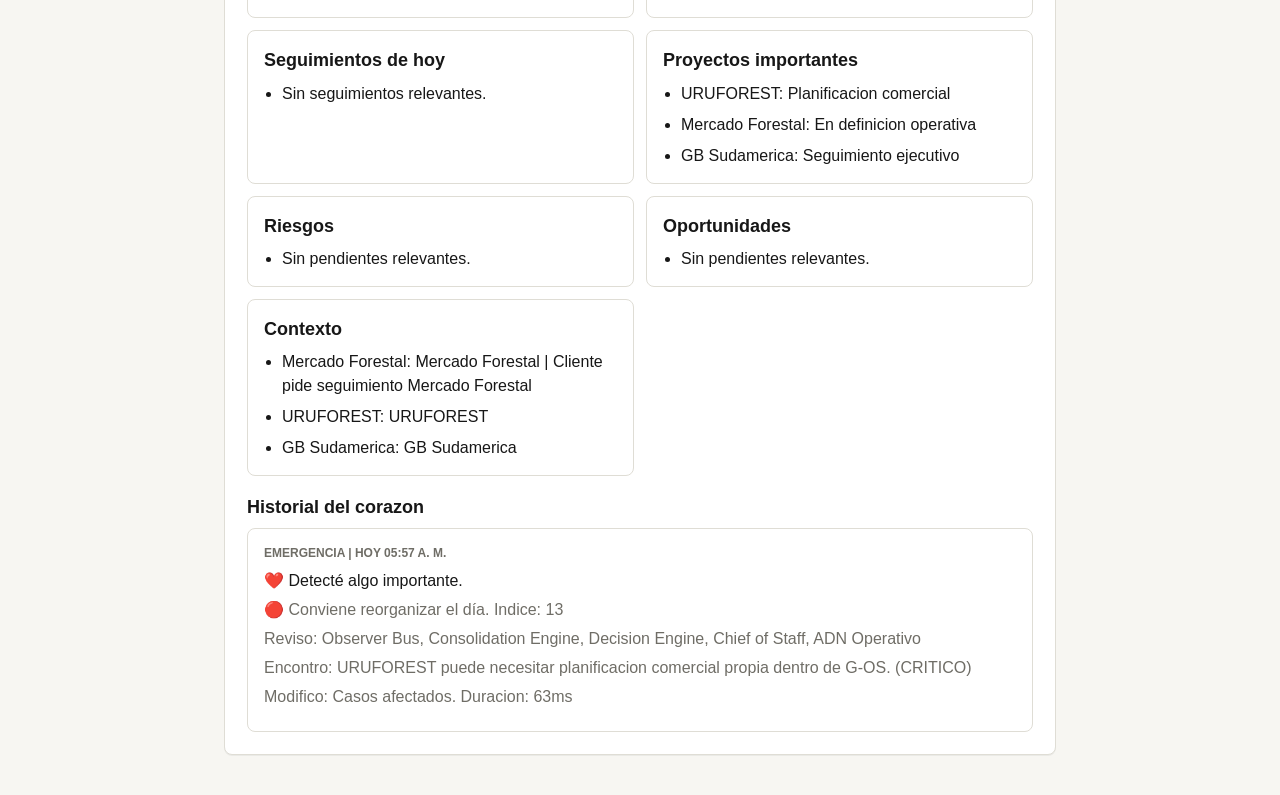
==== commit 41897d5c: "Misión 031 - Cognitive Consolidation Engine - Crea Casos como unidad cognitiva central. - Consolida " ====
--- a/app/index.html
+++ b/app/index.html
@@ -338,6 +338,7 @@
     <script src="./connectors/microsoft_graph/microsoft_graph_auth.js"></script>
     <script src="./connectors/microsoft_graph/outlook_real_connector.js"></script>
     <script src="./cognitive_mail_engine.js"></script>
+    <script src="./cognitive_consolidation_engine.js"></script>
     <script src="./executive_decision_center.js"></script>
     <script src="./live_input.js"></script>
     <script src="./context_engine.js"></script>
--- a/app/styles.css
+++ b/app/styles.css
@@ -134,12 +134,17 @@
 }
 
 .pipeline-panel {
+  display: none;
   margin: 0 0 14px;
   border: 1px solid var(--line);
   border-radius: var(--radius);
   padding: 14px;
   background: var(--surface);
   box-shadow: var(--shadow);
+}
+
+body[data-dev-mode="true"] .pipeline-panel {
+  display: block;
 }
 
 .pipeline-panel h2 {
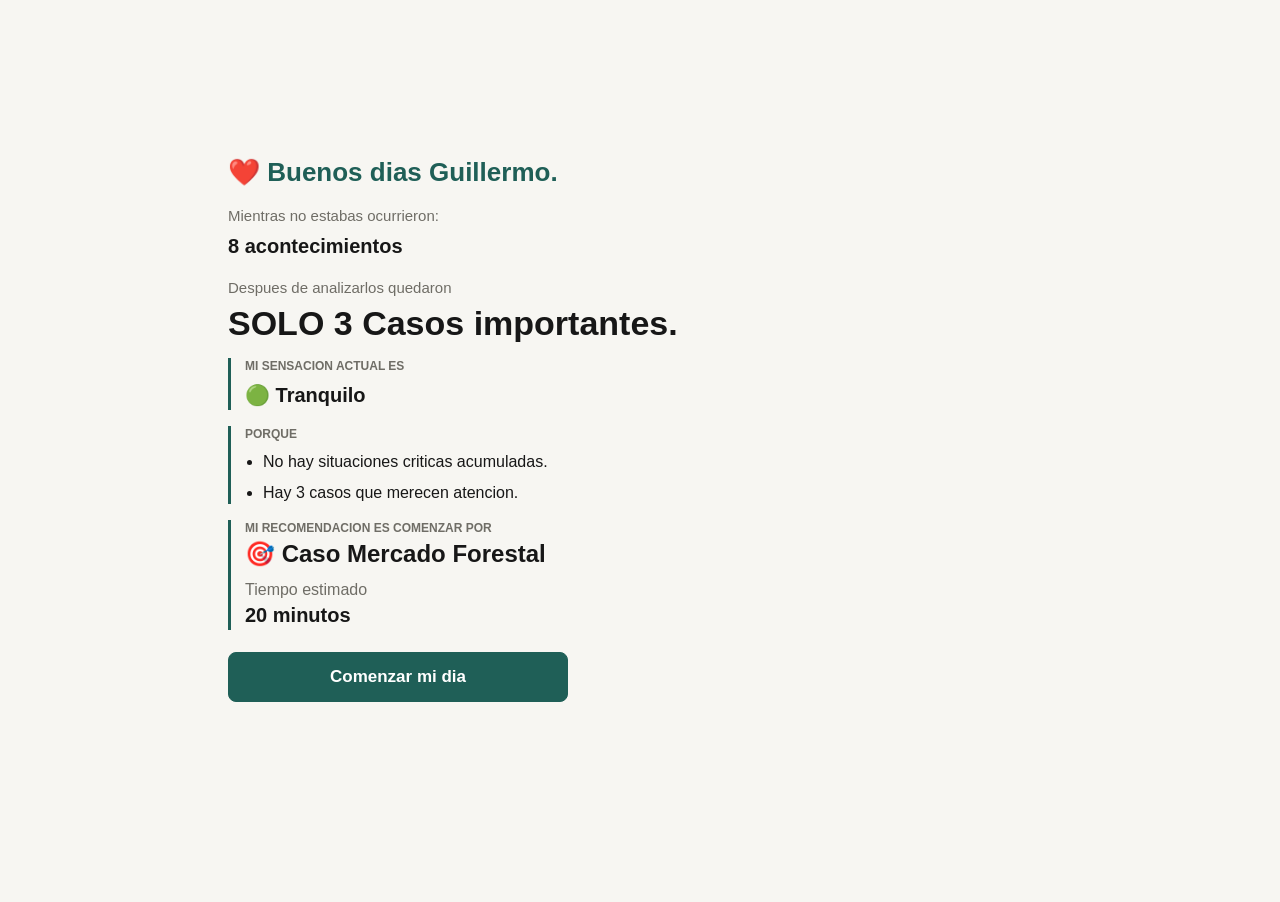
==== commit d54738a4: "Misión 031.5 - Executive Experience - Convierte la apertura en despacho ejecutivo. - Oculta módulos " ====
--- a/app/index.html
+++ b/app/index.html
@@ -14,12 +14,12 @@
     <link rel="apple-touch-icon" href="./icon-192.png">
     <link rel="stylesheet" href="./styles.css">
   </head>
-  <body>
+  <body data-day-started="false">
     <main class="app-shell">
       <header class="topbar">
         <div>
           <p class="eyebrow">G-OS</p>
-          <h1>Buenos dias Guillermo</h1>
+          <h1>Mi despacho</h1>
         </div>
         <div class="system-status">
           <div class="active-indicator heart-indicator"><span aria-hidden="true"></span><strong id="heartStateLabel">❤️ G-OS ACTIVO</strong></div>
@@ -28,6 +28,29 @@
           <div class="date-pill" id="todayLabel">Hoy</div>
         </div>
       </header>
+
+      <section class="executive-welcome" id="executiveWelcome" aria-label="Bienvenida ejecutiva">
+        <p class="welcome-heart" id="welcomeGreeting">❤️ Buenos dias Guillermo.</p>
+        <p class="welcome-line">Mientras no estabas ocurrieron:</p>
+        <p class="welcome-number" id="welcomeEvents">0 acontecimientos</p>
+        <p class="welcome-line">Despues de analizarlos quedaron</p>
+        <h2 id="welcomeCases">SOLO 3 Casos importantes.</h2>
+        <div class="welcome-feeling">
+          <p class="section-label">Mi sensacion actual es</p>
+          <strong id="welcomeFeeling">🟢 Tranquilo</strong>
+        </div>
+        <div class="welcome-because">
+          <p class="section-label">Porque</p>
+          <ul id="welcomeReasons"></ul>
+        </div>
+        <div class="welcome-focus">
+          <p class="section-label">Mi recomendacion es comenzar por</p>
+          <h3 id="welcomeFocus">🎯 Sin caso urgente</h3>
+          <p>Tiempo estimado</p>
+          <strong id="welcomeTime">15 minutos</strong>
+        </div>
+        <button class="primary-button start-day-button" type="button" id="startDay">Comenzar mi dia</button>
+      </section>
 
       <section class="heart-panel" aria-label="Latido G-OS">
         <div>
@@ -90,18 +113,12 @@
       </section>
 
       <nav class="module-nav" aria-label="Modulos de G-OS">
-        <button class="nav-button active" type="button" data-target="briefing">Briefing</button>
-        <button class="nav-button" type="button" data-target="liveInput">Evento</button>
-        <button class="nav-button" type="button" data-target="outlook">Outlook</button>
-        <button class="nav-button" type="button" data-target="executiveCenter">Centro Ejecutivo</button>
-        <button class="nav-button" type="button" data-target="idea">Idea</button>
-        <button class="nav-button" type="button" data-target="projects">Proyectos</button>
-        <button class="nav-button" type="button" data-target="decisions">Decisiones</button>
-        <button class="nav-button" type="button" data-target="executiveAgenda">Agenda</button>
-        <button class="nav-button" type="button" data-target="codex">Codex</button>
-        <button class="nav-button" type="button" data-target="operationalDna">ADN</button>
-        <button class="nav-button" type="button" data-target="context">Contexto</button>
-        <button class="nav-button" type="button" data-target="closeDay">Cierre</button>
+        <button class="nav-button active" type="button" data-target="briefing">❤️ Mi Dia</button>
+        <button class="nav-button" type="button" data-target="executiveCenter">📂 Casos</button>
+        <button class="nav-button" type="button" data-target="companies">🏢 Empresas</button>
+        <button class="nav-button" type="button" data-target="people">👥 Personas</button>
+        <button class="nav-button" type="button" data-target="memory">🧠 Memoria</button>
+        <button class="nav-button" type="button" data-target="system">⚙ Sistema</button>
       </nav>
 
       <section class="data-tools" aria-label="Datos locales">
@@ -220,13 +237,46 @@
 
       <section class="module-panel" id="executiveCenter" aria-labelledby="executiveCenterTitle">
         <div class="panel-heading">
-          <p class="section-label">Centro Ejecutivo</p>
-          <h2 id="executiveCenterTitle">Decidir sin leer correos</h2>
+          <p class="section-label">Mis Casos</p>
+          <h2 id="executiveCenterTitle">Lo importante, ya agrupado</h2>
           <p class="status-note" id="executiveCenterSummary">Sin conocimiento ejecutivo procesado todavia.</p>
         </div>
         <div class="executive-snapshot" id="executiveSnapshot"></div>
         <div class="brief-grid executive-kpis" id="executiveKpis"></div>
         <div class="list-stack" id="executiveDecisionCenterList"></div>
+      </section>
+
+      <section class="module-panel" id="companies" aria-labelledby="companiesTitle">
+        <div class="panel-heading">
+          <p class="section-label">Empresas</p>
+          <h2 id="companiesTitle">Relaciones activas</h2>
+        </div>
+        <div class="list-stack relationship-list" id="companiesGrid"></div>
+      </section>
+
+      <section class="module-panel" id="people" aria-labelledby="peopleTitle">
+        <div class="panel-heading">
+          <p class="section-label">Personas</p>
+          <h2 id="peopleTitle">Contexto humano</h2>
+        </div>
+        <div class="list-stack relationship-list" id="peopleGrid"></div>
+      </section>
+
+      <section class="module-panel" id="memory" aria-labelledby="memoryTitle">
+        <div class="panel-heading">
+          <p class="section-label">Mi memoria</p>
+          <h2 id="memoryTitle">Diario ejecutivo</h2>
+        </div>
+        <div class="list-stack memory-journal" id="memoryJournal"></div>
+      </section>
+
+      <section class="module-panel" id="system" aria-labelledby="systemTitle">
+        <div class="panel-heading">
+          <p class="section-label">Sistema</p>
+          <h2 id="systemTitle">Herramientas en segundo plano</h2>
+          <p class="status-note">Todo sigue disponible, pero queda fuera de la vista diaria.</p>
+        </div>
+        <div class="brief-grid" id="systemGrid"></div>
       </section>
 
       <section class="module-panel" id="idea" aria-labelledby="ideaTitle">
--- a/app/styles.css
+++ b/app/styles.css
@@ -43,6 +43,91 @@
   padding: 18px 14px 40px;
 }
 
+body[data-day-started="false"] .topbar,
+body[data-day-started="false"] .heart-panel,
+body[data-day-started="false"] .heart-change,
+body[data-day-started="false"] .pipeline-panel,
+body[data-day-started="false"] .hero-brief,
+body[data-day-started="false"] .mode-switch,
+body[data-day-started="false"] .module-nav,
+body[data-day-started="false"] .data-tools,
+body[data-day-started="false"] .module-panel {
+  display: none;
+}
+
+.executive-welcome {
+  display: grid;
+  gap: 16px;
+  min-height: calc(100vh - 56px);
+  align-content: center;
+  padding: 28px 4px 48px;
+}
+
+.executive-welcome[hidden],
+body[data-day-started="true"] .executive-welcome {
+  display: none;
+}
+
+.welcome-heart {
+  margin-bottom: 2px;
+  color: var(--accent);
+  font-size: 26px;
+  font-weight: 900;
+  line-height: 1.12;
+}
+
+.welcome-line {
+  margin-bottom: -10px;
+  color: var(--muted);
+  font-size: 15px;
+}
+
+.welcome-number,
+.welcome-feeling strong,
+.welcome-focus strong {
+  margin: 0;
+  font-size: 20px;
+  font-weight: 900;
+}
+
+.executive-welcome h2 {
+  max-width: 560px;
+  margin: 0;
+  font-size: 34px;
+  line-height: 1.08;
+}
+
+.welcome-feeling,
+.welcome-because,
+.welcome-focus {
+  border-left: 3px solid var(--accent);
+  padding-left: 14px;
+}
+
+.welcome-because ul {
+  display: grid;
+  gap: 8px;
+  margin: 0;
+  padding-left: 18px;
+}
+
+.welcome-focus h3 {
+  margin-bottom: 6px;
+  font-size: 24px;
+}
+
+.welcome-focus p {
+  margin-bottom: 0;
+  color: var(--muted);
+}
+
+.start-day-button {
+  width: min(100%, 340px);
+  min-height: 54px;
+  margin-top: 6px;
+  font-size: 17px;
+}
+
 .topbar {
   display: flex;
   align-items: flex-start;
@@ -367,6 +452,7 @@
   border-radius: var(--radius);
   background: var(--surface);
   box-shadow: var(--shadow);
+  transition: border-color 180ms ease, background 180ms ease, transform 180ms ease;
 }
 
 .hero-brief {
@@ -380,7 +466,7 @@
 
 .module-nav {
   display: grid;
-  grid-template-columns: repeat(12, minmax(0, 1fr));
+  grid-template-columns: repeat(6, minmax(0, 1fr));
   gap: 6px;
   margin: 16px 0;
   padding: 4px;
@@ -475,6 +561,7 @@
   border-radius: var(--radius);
   background: var(--surface);
   padding: 16px;
+  transition: border-color 180ms ease, background 180ms ease, transform 180ms ease;
 }
 
 .brief-card ul {
@@ -553,6 +640,78 @@
 
 .executive-card[data-level="ALTO"] {
   border-color: var(--warning);
+}
+
+.case-card {
+  gap: 10px;
+}
+
+.case-card h3 {
+  margin-bottom: 0;
+  font-size: 24px;
+}
+
+.case-card p {
+  margin-bottom: 0;
+}
+
+.case-details {
+  display: grid;
+  gap: 8px;
+  margin-top: 6px;
+  border-top: 1px solid var(--line);
+  padding-top: 12px;
+}
+
+.case-details[hidden] {
+  display: none;
+}
+
+.case-details ul {
+  margin: -4px 0 4px;
+  padding-left: 18px;
+  color: var(--muted);
+}
+
+.relationship-list,
+.memory-journal {
+  gap: 10px;
+}
+
+.relationship-card {
+  gap: 8px;
+}
+
+.relationship-card h3 {
+  margin-bottom: 2px;
+  font-size: 22px;
+}
+
+.relationship-line {
+  display: grid;
+  grid-template-columns: minmax(112px, auto) 1fr;
+  gap: 8px;
+  margin-bottom: 0;
+  color: var(--muted);
+}
+
+.relationship-line strong {
+  color: var(--ink);
+}
+
+.memory-entry p:last-child {
+  margin-bottom: 0;
+  font-size: 16px;
+}
+
+.system-card {
+  display: grid;
+  gap: 8px;
+}
+
+.system-card p,
+.system-card h3 {
+  margin-bottom: 0;
 }
 
 .observer-status-grid {
@@ -806,25 +965,6 @@
   white-space: pre-wrap;
 }
 
-body[data-mode="morning"] .nav-button[data-target="closeDay"],
-body[data-mode="morning"] .nav-button[data-target="context"],
-body[data-mode="morning"] .nav-button[data-target="operationalDna"],
-body[data-mode="morning"] .nav-button[data-target="liveInput"] {
-  display: none;
-}
-
-body[data-mode="close"] .hero-brief,
-body[data-mode="close"] .data-tools,
-body[data-mode="close"] .nav-button[data-target="liveInput"],
-body[data-mode="close"] .nav-button[data-target="outlook"],
-body[data-mode="close"] .nav-button[data-target="briefing"],
-body[data-mode="close"] .nav-button[data-target="projects"],
-body[data-mode="close"] .nav-button[data-target="executiveAgenda"],
-body[data-mode="close"] .nav-button[data-target="operationalDna"],
-body[data-mode="close"] .nav-button[data-target="context"] {
-  display: none;
-}
-
 @media (max-width: 720px) {
   .app-shell {
     padding: 14px 10px 28px;
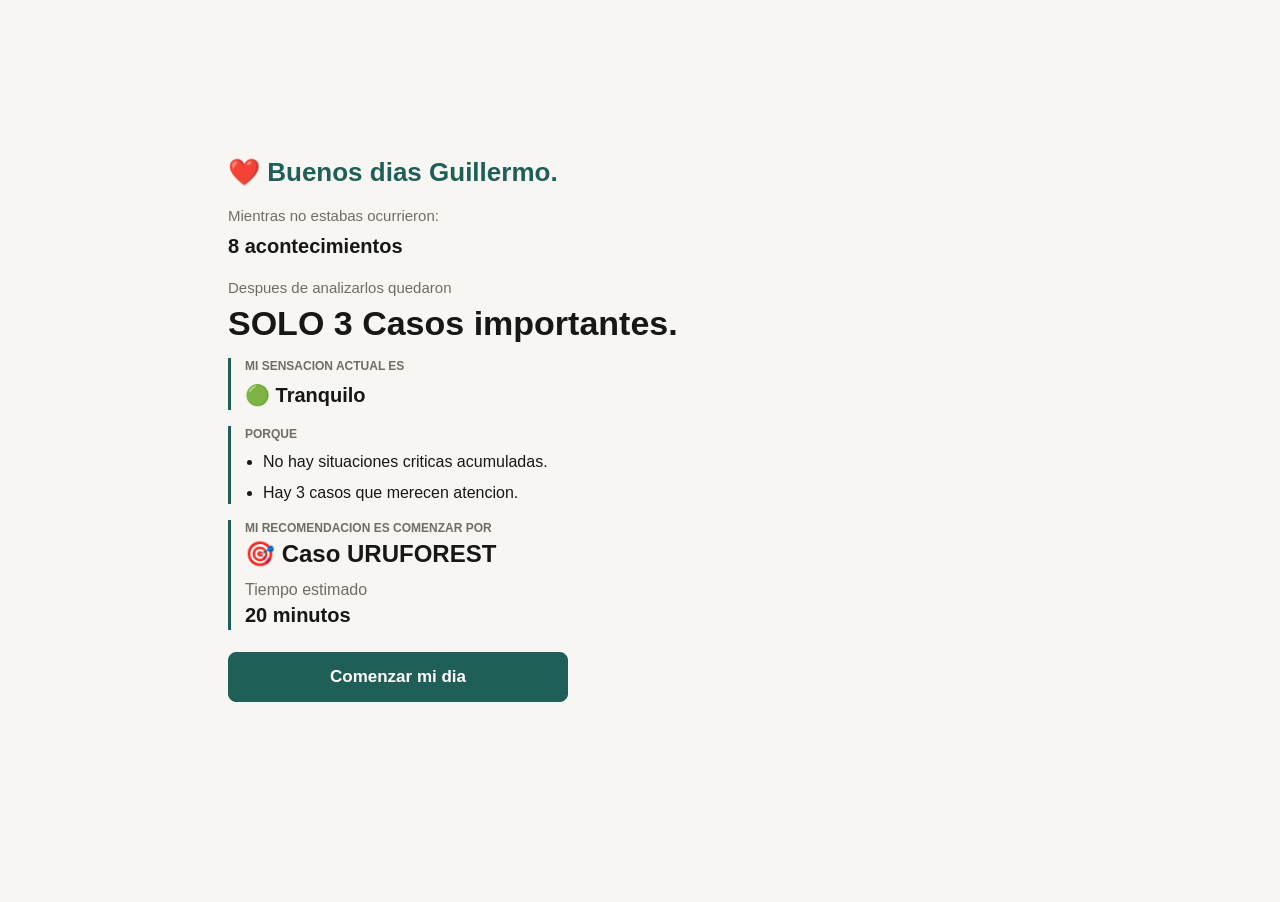
==== commit 864a2941: "Hotfix - Outlook observa solo cuenta principal - Fija la cuenta observada en guillermo.weinstein@mer" ====
--- a/app/index.html
+++ b/app/index.html
@@ -220,18 +220,15 @@
 
         <div class="row-card outlook-identity-card">
           <p class="section-label">Outlook Identity Engine</p>
-          <h3>Inbox principal</h3>
+          <h3>Cuenta principal</h3>
           <div class="observer-status-grid identity-status-grid">
-            <p><strong>Cuenta:</strong> <span id="outlookIdentityAccount">Sin calibrar</span></p>
-            <p><strong>Inbox:</strong> <span id="outlookIdentityInbox">Sin seleccionar</span></p>
-            <p><strong>Score:</strong> <span id="outlookIdentityScore">0</span></p>
-            <p><strong>Confianza:</strong> <span id="outlookIdentityConfidence">Sin datos</span></p>
-            <p><strong>Motivo:</strong> <span id="outlookIdentityReason">Sin calibracion.</span></p>
-            <p><strong>Ultima recalibracion:</strong> <span id="outlookIdentityCalibration">Sin calibrar</span></p>
-            <p><strong>Estado:</strong> <span id="outlookIdentityState">Aprendiendo</span></p>
+            <p><strong>Cuenta observada:</strong> <span id="outlookIdentityAccount">guillermo.weinstein@mercadoforestal.com.uy</span></p>
+            <p><strong>Estado:</strong> <span id="outlookIdentityState">Esperando</span></p>
+            <p><strong>Inbox:</strong> <span id="outlookIdentityInbox">Bandeja de entrada</span></p>
+            <p><strong>Ultima lectura:</strong> <span id="outlookIdentityCalibration">Sin lectura</span></p>
           </div>
-          <button class="secondary-button compact" type="button" id="recalibrateOutlookIdentity">Recalibrar Inbox Principal</button>
-          <p class="status-note" id="outlookIdentityNote">Ejecutar desktop_observers/START_OUTLOOK_IDENTITY_ENGINE.cmd para recalibrar desde Windows.</p>
+          <button class="secondary-button compact" type="button" id="recalibrateOutlookIdentity">Verificar cuenta principal</button>
+          <p class="status-note" id="outlookIdentityNote">G-OS observa solo guillermo.weinstein@mercadoforestal.com.uy.</p>
         </div>
       </section>
 
--- a/app/styles.css
+++ b/app/styles.css
@@ -308,11 +308,11 @@
   border-color: var(--accent);
 }
 
-body[data-identity-state="estable"] .outlook-identity-card {
+body[data-identity-state="conectado"] .outlook-identity-card {
   border-color: var(--accent);
 }
 
-body[data-identity-state="inconsistente"] .outlook-identity-card {
+body[data-identity-state="error"] .outlook-identity-card {
   border-color: var(--danger);
 }
 
@@ -731,8 +731,8 @@
   color: var(--ink);
 }
 
-.identity-status-grid p:nth-child(2),
-.identity-status-grid p:nth-child(5) {
+.identity-status-grid p:nth-child(1),
+.identity-status-grid p:nth-child(3) {
   grid-column: 1 / -1;
 }
 
